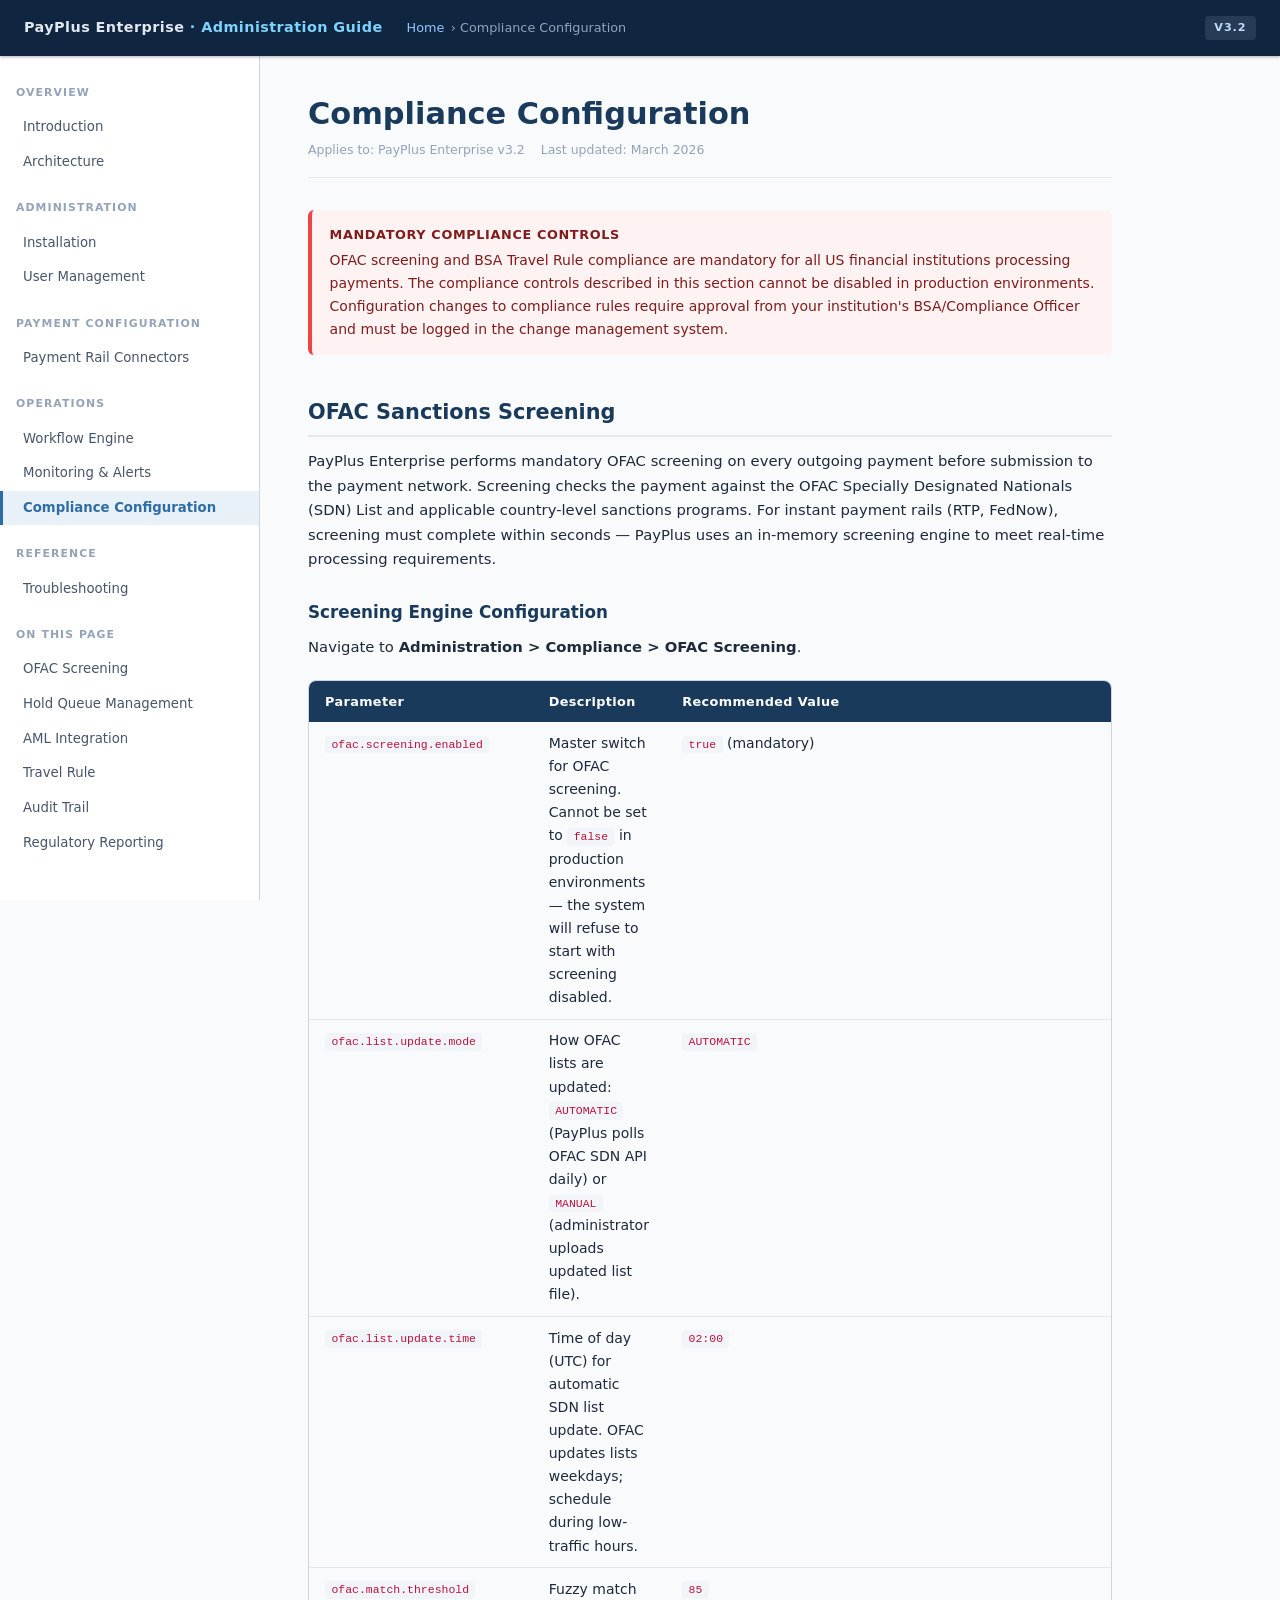
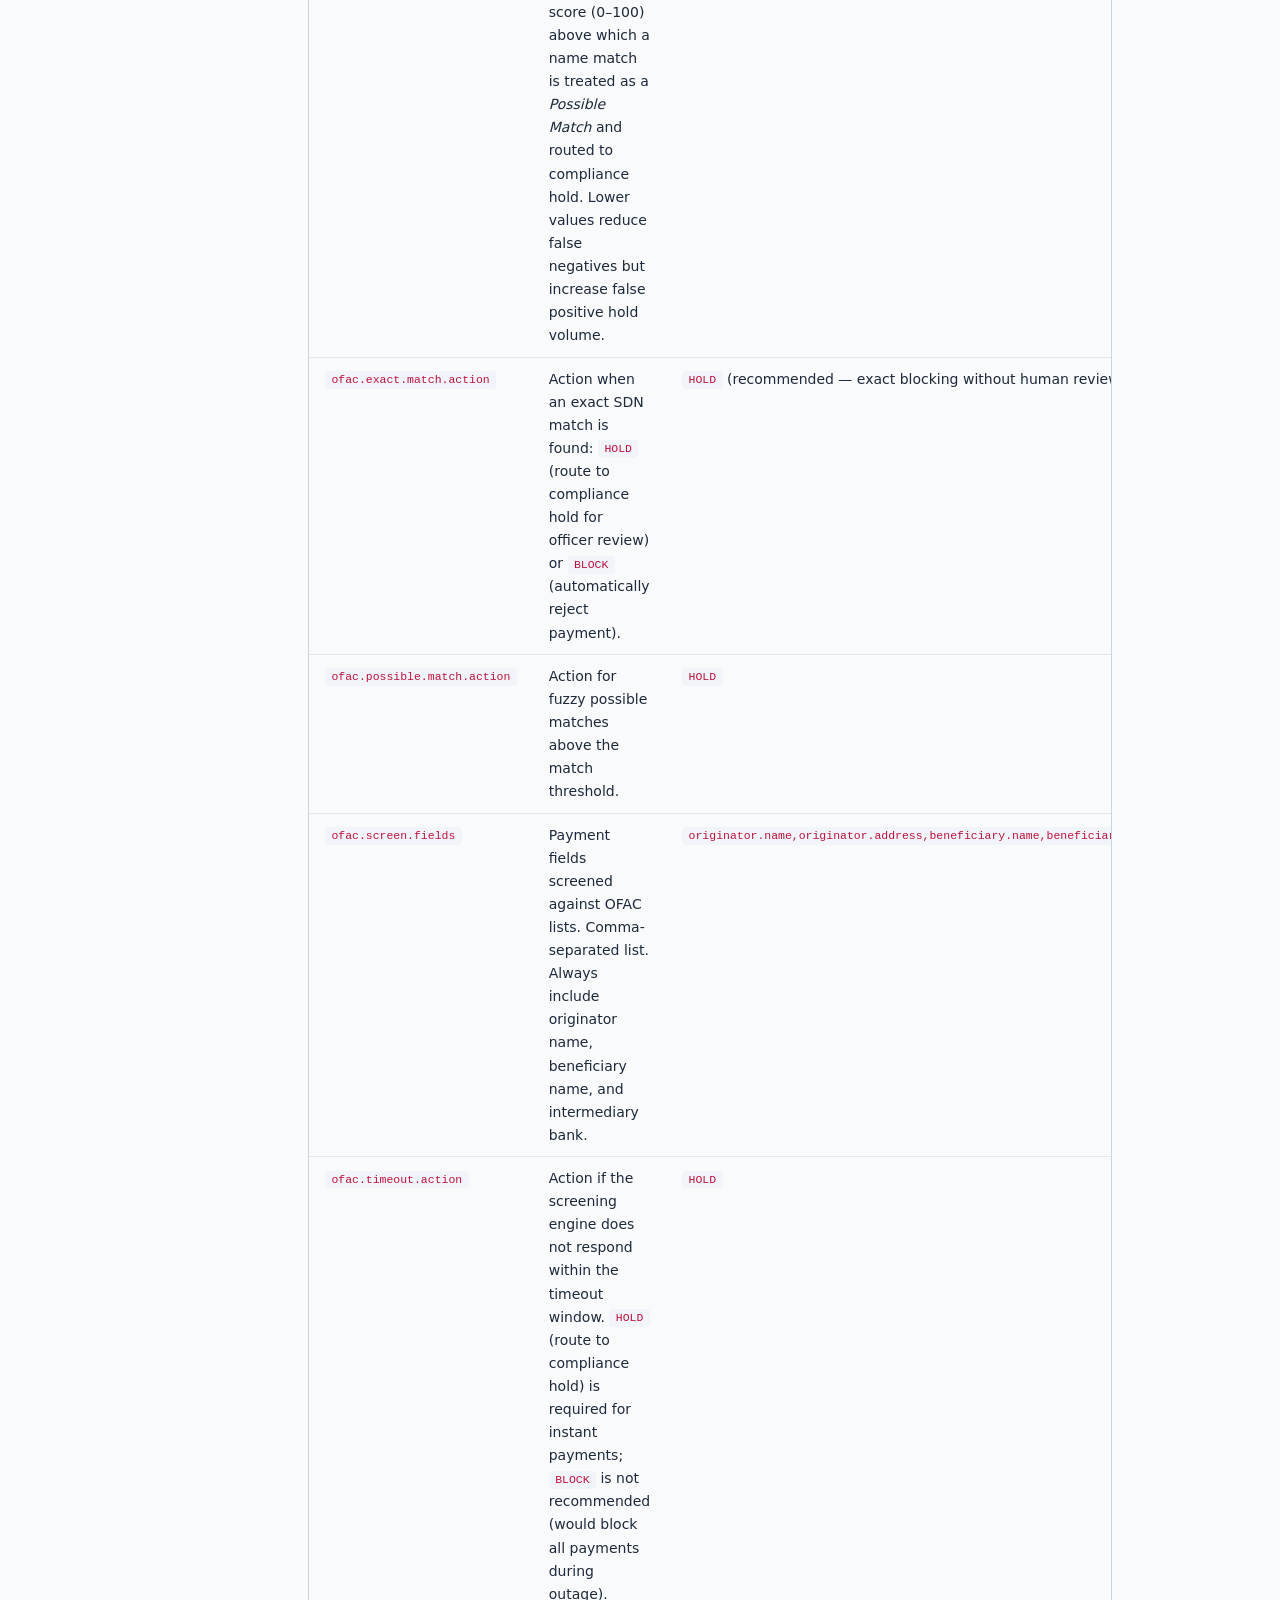
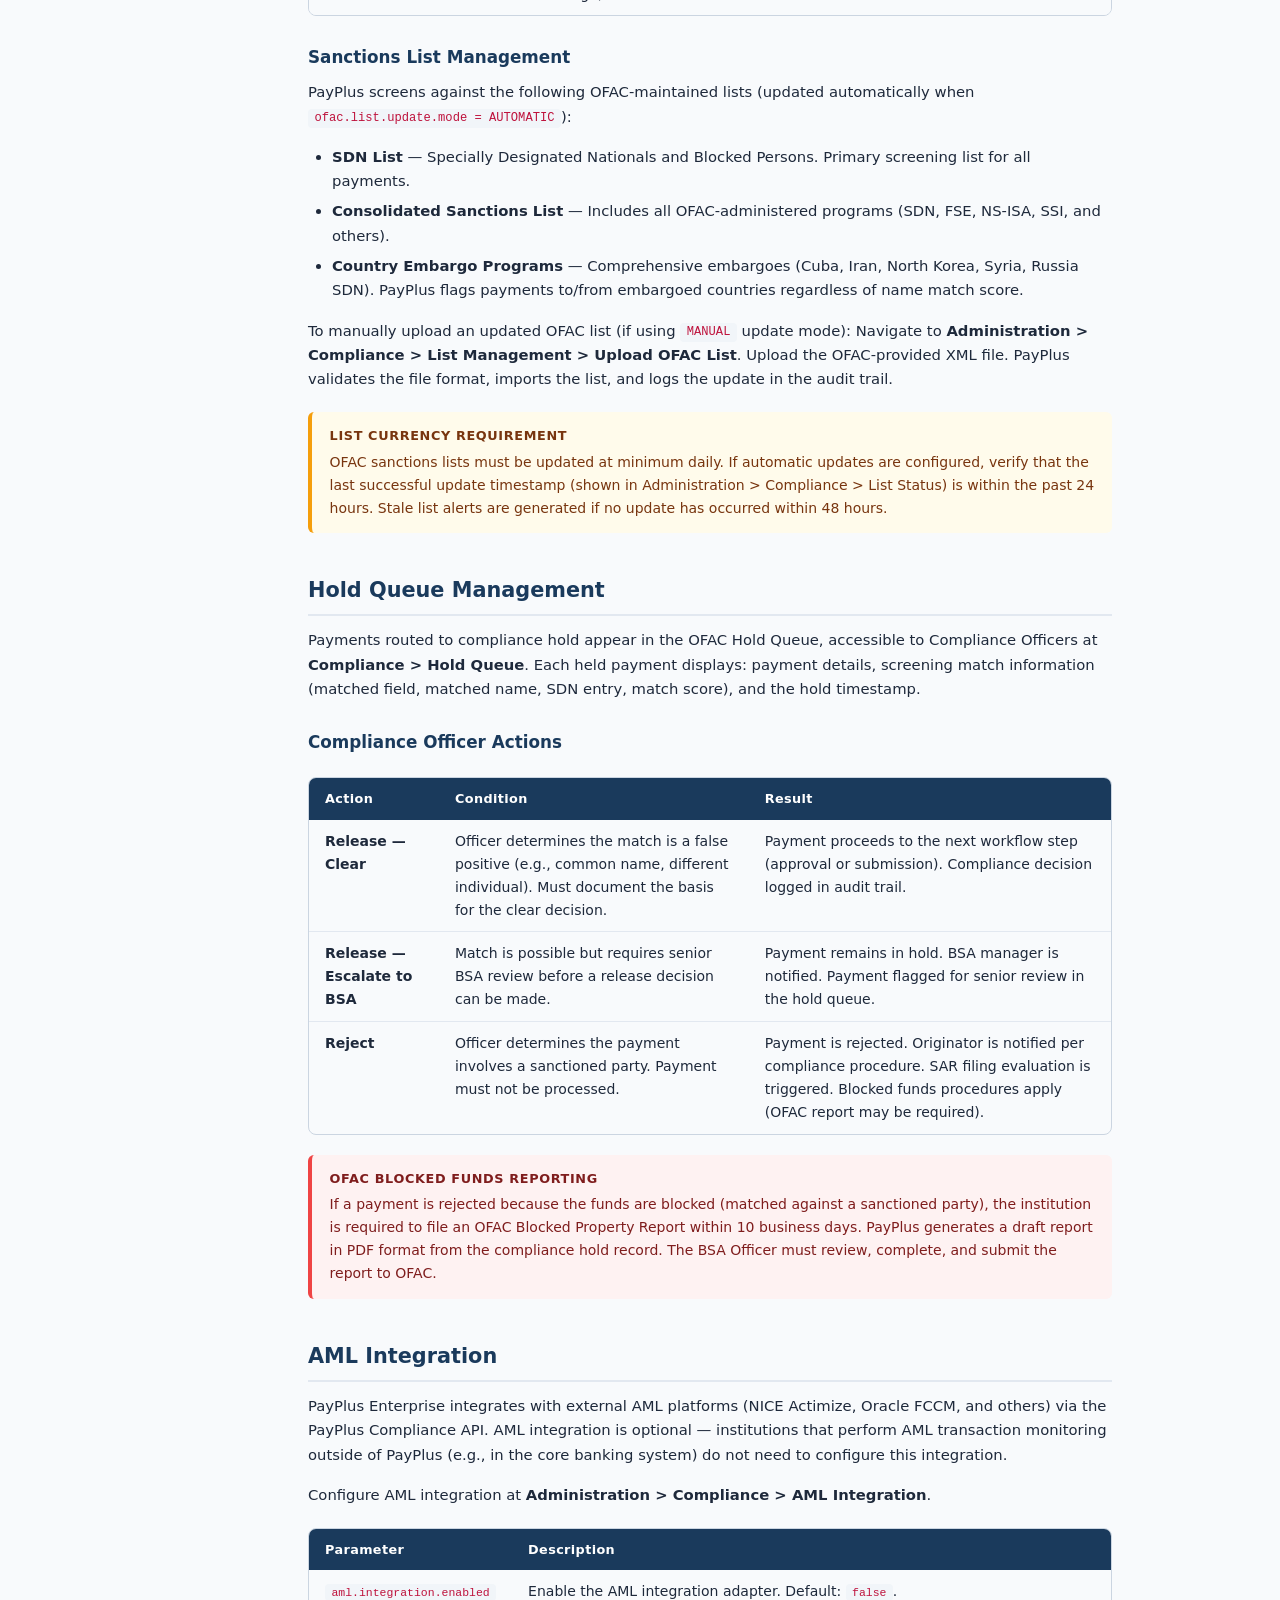
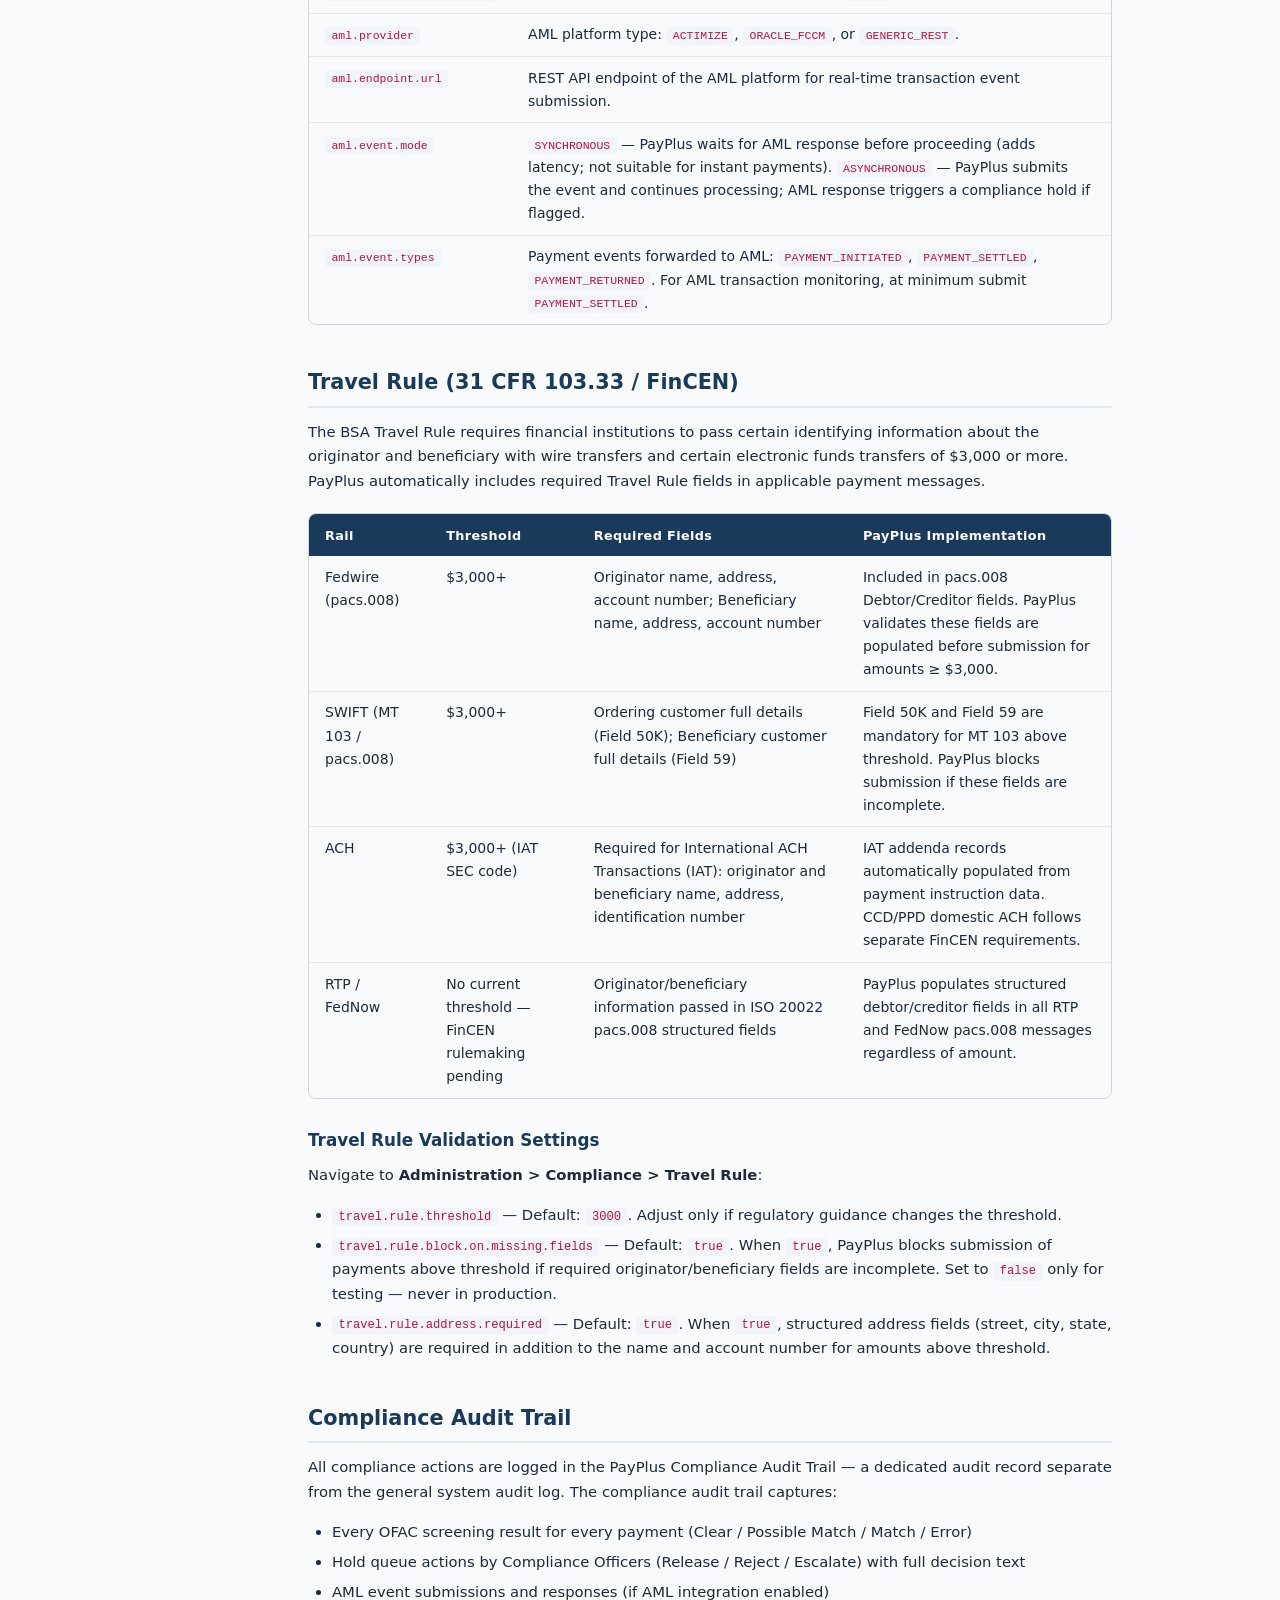
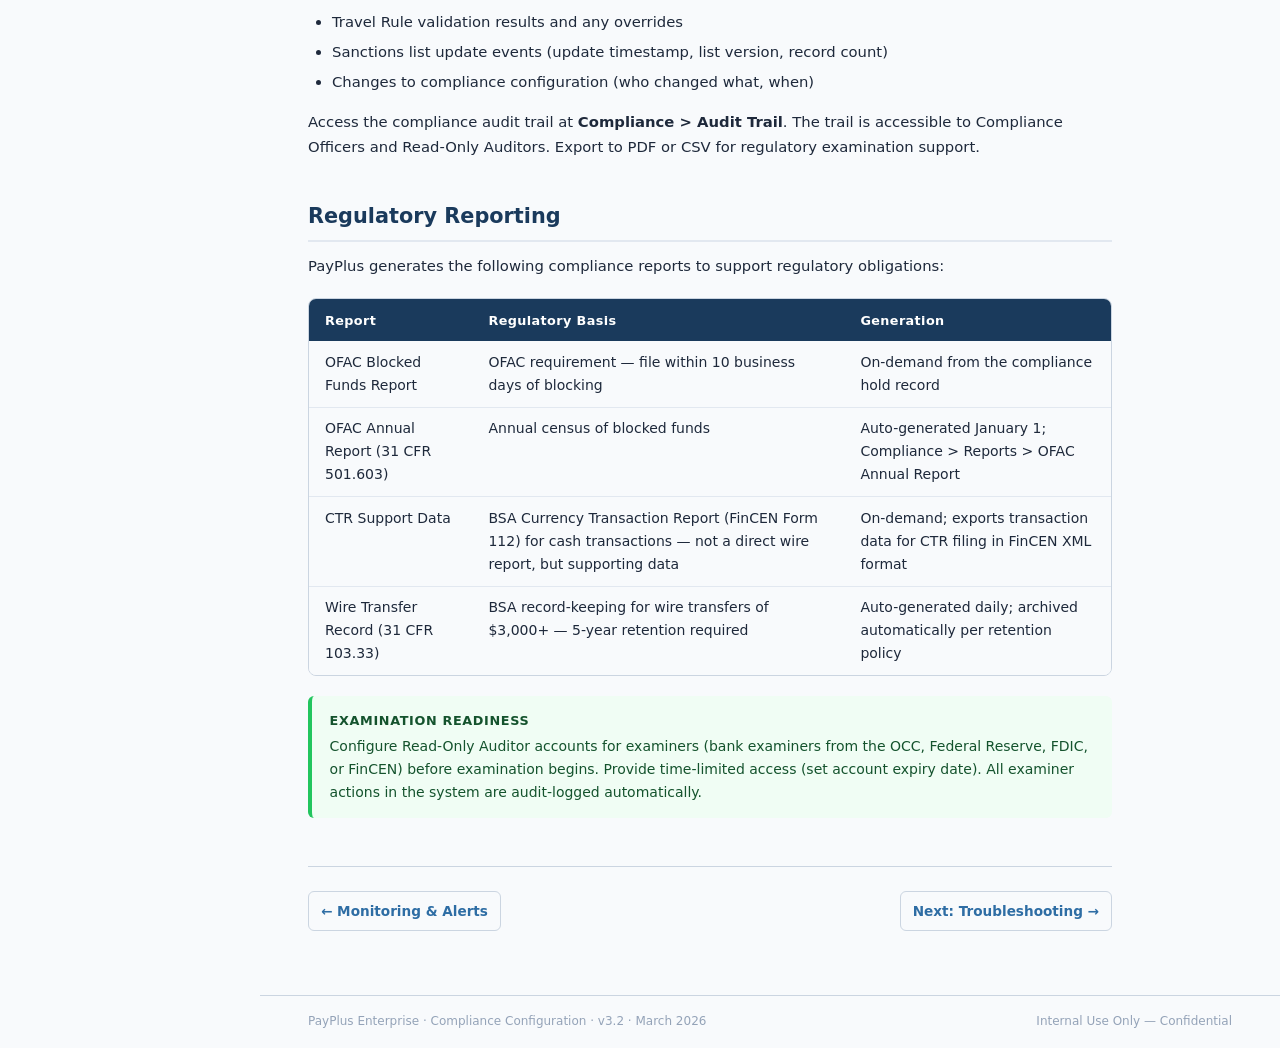
==== compliance.html @ cc434b0a "Add PayPlus Enterprise Administration Guide — 8-page enterprise HTML doc site Covers installation, u" ====
<!DOCTYPE html>
<html lang="en">
<head>
<meta charset="UTF-8">
<meta name="viewport" content="width=device-width, initial-scale=1.0">
<title>Compliance Configuration — PayPlus Enterprise Administration Guide</title>
<link rel="stylesheet" href="assets/style.css">
</head>
<body>

<header class="site-header">
  <a class="header-brand" href="index.html">PayPlus Enterprise <span>· Administration Guide</span></a>
  <div class="header-breadcrumb"><a href="index.html">Home</a> › Compliance Configuration</div>
  <span class="header-rail-badge">v3.2</span>
</header>

<nav class="sidebar">
  <div class="nav-section">Overview</div>
  <a href="index.html">Introduction</a>
  <a href="index.html#architecture">Architecture</a>
  <div class="nav-section">Administration</div>
  <a href="installation.html">Installation</a>
  <a href="user-management.html">User Management</a>
  <div class="nav-section">Payment Configuration</div>
  <a href="payment-rails.html">Payment Rail Connectors</a>
  <div class="nav-section">Operations</div>
  <a href="workflow.html">Workflow Engine</a>
  <a href="monitoring.html">Monitoring &amp; Alerts</a>
  <a href="compliance.html" class="active">Compliance Configuration</a>
  <div class="nav-section">Reference</div>
  <a href="troubleshooting.html">Troubleshooting</a>
  <div class="nav-section">On This Page</div>
  <a href="#ofac">OFAC Screening</a>
  <a href="#hold-queue">Hold Queue Management</a>
  <a href="#aml">AML Integration</a>
  <a href="#travel-rule">Travel Rule</a>
  <a href="#audit-trail">Audit Trail</a>
  <a href="#regulatory-reporting">Regulatory Reporting</a>
</nav>

<main class="main">

  <h1>Compliance Configuration</h1>
  <p class="topic-meta">
    <span>Applies to: PayPlus Enterprise v3.2</span>
    <span>Last updated: March 2026</span>
  </p>

  <div class="important">
    <strong>Mandatory Compliance Controls</strong>
    OFAC screening and BSA Travel Rule compliance are mandatory for all US financial institutions processing payments. The compliance controls described in this section cannot be disabled in production environments. Configuration changes to compliance rules require approval from your institution's BSA/Compliance Officer and must be logged in the change management system.
  </div>

  <h2 id="ofac">OFAC Sanctions Screening</h2>
  <p>
    PayPlus Enterprise performs mandatory OFAC screening on every outgoing payment before submission to the payment network. Screening checks the payment against the OFAC Specially Designated Nationals (SDN) List and applicable country-level sanctions programs. For instant payment rails (RTP, FedNow), screening must complete within seconds — PayPlus uses an in-memory screening engine to meet real-time processing requirements.
  </p>

  <h3>Screening Engine Configuration</h3>
  <p>Navigate to <strong>Administration &gt; Compliance &gt; OFAC Screening</strong>.</p>

  <div class="table-wrap">
    <table>
      <thead><tr><th>Parameter</th><th>Description</th><th>Recommended Value</th></tr></thead>
      <tbody>
        <tr>
          <td><code>ofac.screening.enabled</code></td>
          <td>Master switch for OFAC screening. Cannot be set to <code>false</code> in production environments — the system will refuse to start with screening disabled.</td>
          <td><code>true</code> (mandatory)</td>
        </tr>
        <tr>
          <td><code>ofac.list.update.mode</code></td>
          <td>How OFAC lists are updated: <code>AUTOMATIC</code> (PayPlus polls OFAC SDN API daily) or <code>MANUAL</code> (administrator uploads updated list file).</td>
          <td><code>AUTOMATIC</code></td>
        </tr>
        <tr>
          <td><code>ofac.list.update.time</code></td>
          <td>Time of day (UTC) for automatic SDN list update. OFAC updates lists weekdays; schedule during low-traffic hours.</td>
          <td><code>02:00</code></td>
        </tr>
        <tr>
          <td><code>ofac.match.threshold</code></td>
          <td>Fuzzy match score (0–100) above which a name match is treated as a <em>Possible Match</em> and routed to compliance hold. Lower values reduce false negatives but increase false positive hold volume.</td>
          <td><code>85</code></td>
        </tr>
        <tr>
          <td><code>ofac.exact.match.action</code></td>
          <td>Action when an exact SDN match is found: <code>HOLD</code> (route to compliance hold for officer review) or <code>BLOCK</code> (automatically reject payment).</td>
          <td><code>HOLD</code> (recommended — exact blocking without human review creates legal risk)</td>
        </tr>
        <tr>
          <td><code>ofac.possible.match.action</code></td>
          <td>Action for fuzzy possible matches above the match threshold.</td>
          <td><code>HOLD</code></td>
        </tr>
        <tr>
          <td><code>ofac.screen.fields</code></td>
          <td>Payment fields screened against OFAC lists. Comma-separated list. Always include originator name, beneficiary name, and intermediary bank.</td>
          <td><code>originator.name,originator.address,beneficiary.name,beneficiary.address,intermediary.name</code></td>
        </tr>
        <tr>
          <td><code>ofac.timeout.action</code></td>
          <td>Action if the screening engine does not respond within the timeout window. <code>HOLD</code> (route to compliance hold) is required for instant payments; <code>BLOCK</code> is not recommended (would block all payments during outage).</td>
          <td><code>HOLD</code></td>
        </tr>
      </tbody>
    </table>
  </div>

  <h3>Sanctions List Management</h3>
  <p>
    PayPlus screens against the following OFAC-maintained lists (updated automatically when <code>ofac.list.update.mode = AUTOMATIC</code>):
  </p>
  <ul>
    <li><strong>SDN List</strong> — Specially Designated Nationals and Blocked Persons. Primary screening list for all payments.</li>
    <li><strong>Consolidated Sanctions List</strong> — Includes all OFAC-administered programs (SDN, FSE, NS-ISA, SSI, and others).</li>
    <li><strong>Country Embargo Programs</strong> — Comprehensive embargoes (Cuba, Iran, North Korea, Syria, Russia SDN). PayPlus flags payments to/from embargoed countries regardless of name match score.</li>
  </ul>

  <p>To manually upload an updated OFAC list (if using <code>MANUAL</code> update mode): Navigate to <strong>Administration &gt; Compliance &gt; List Management &gt; Upload OFAC List</strong>. Upload the OFAC-provided XML file. PayPlus validates the file format, imports the list, and logs the update in the audit trail.</p>

  <div class="warning">
    <strong>List Currency Requirement</strong>
    OFAC sanctions lists must be updated at minimum daily. If automatic updates are configured, verify that the last successful update timestamp (shown in Administration &gt; Compliance &gt; List Status) is within the past 24 hours. Stale list alerts are generated if no update has occurred within 48 hours.
  </div>

  <h2 id="hold-queue">Hold Queue Management</h2>
  <p>
    Payments routed to compliance hold appear in the OFAC Hold Queue, accessible to Compliance Officers at <strong>Compliance &gt; Hold Queue</strong>. Each held payment displays: payment details, screening match information (matched field, matched name, SDN entry, match score), and the hold timestamp.
  </p>

  <h3>Compliance Officer Actions</h3>
  <div class="table-wrap">
    <table>
      <thead><tr><th>Action</th><th>Condition</th><th>Result</th></tr></thead>
      <tbody>
        <tr>
          <td><strong>Release — Clear</strong></td>
          <td>Officer determines the match is a false positive (e.g., common name, different individual). Must document the basis for the clear decision.</td>
          <td>Payment proceeds to the next workflow step (approval or submission). Compliance decision logged in audit trail.</td>
        </tr>
        <tr>
          <td><strong>Release — Escalate to BSA</strong></td>
          <td>Match is possible but requires senior BSA review before a release decision can be made.</td>
          <td>Payment remains in hold. BSA manager is notified. Payment flagged for senior review in the hold queue.</td>
        </tr>
        <tr>
          <td><strong>Reject</strong></td>
          <td>Officer determines the payment involves a sanctioned party. Payment must not be processed.</td>
          <td>Payment is rejected. Originator is notified per compliance procedure. SAR filing evaluation is triggered. Blocked funds procedures apply (OFAC report may be required).</td>
        </tr>
      </tbody>
    </table>
  </div>

  <div class="important">
    <strong>OFAC Blocked Funds Reporting</strong>
    If a payment is rejected because the funds are blocked (matched against a sanctioned party), the institution is required to file an OFAC Blocked Property Report within 10 business days. PayPlus generates a draft report in PDF format from the compliance hold record. The BSA Officer must review, complete, and submit the report to OFAC.
  </div>

  <h2 id="aml">AML Integration</h2>
  <p>
    PayPlus Enterprise integrates with external AML platforms (NICE Actimize, Oracle FCCM, and others) via the PayPlus Compliance API. AML integration is optional — institutions that perform AML transaction monitoring outside of PayPlus (e.g., in the core banking system) do not need to configure this integration.
  </p>

  <p>Configure AML integration at <strong>Administration &gt; Compliance &gt; AML Integration</strong>.</p>

  <div class="table-wrap">
    <table>
      <thead><tr><th>Parameter</th><th>Description</th></tr></thead>
      <tbody>
        <tr><td><code>aml.integration.enabled</code></td><td>Enable the AML integration adapter. Default: <code>false</code>.</td></tr>
        <tr><td><code>aml.provider</code></td><td>AML platform type: <code>ACTIMIZE</code>, <code>ORACLE_FCCM</code>, or <code>GENERIC_REST</code>.</td></tr>
        <tr><td><code>aml.endpoint.url</code></td><td>REST API endpoint of the AML platform for real-time transaction event submission.</td></tr>
        <tr><td><code>aml.event.mode</code></td><td><code>SYNCHRONOUS</code> — PayPlus waits for AML response before proceeding (adds latency; not suitable for instant payments). <code>ASYNCHRONOUS</code> — PayPlus submits the event and continues processing; AML response triggers a compliance hold if flagged.</td></tr>
        <tr><td><code>aml.event.types</code></td><td>Payment events forwarded to AML: <code>PAYMENT_INITIATED</code>, <code>PAYMENT_SETTLED</code>, <code>PAYMENT_RETURNED</code>. For AML transaction monitoring, at minimum submit <code>PAYMENT_SETTLED</code>.</td></tr>
      </tbody>
    </table>
  </div>

  <h2 id="travel-rule">Travel Rule (31 CFR 103.33 / FinCEN)</h2>
  <p>
    The BSA Travel Rule requires financial institutions to pass certain identifying information about the originator and beneficiary with wire transfers and certain electronic funds transfers of $3,000 or more. PayPlus automatically includes required Travel Rule fields in applicable payment messages.
  </p>

  <div class="table-wrap">
    <table>
      <thead><tr><th>Rail</th><th>Threshold</th><th>Required Fields</th><th>PayPlus Implementation</th></tr></thead>
      <tbody>
        <tr>
          <td>Fedwire (pacs.008)</td>
          <td>$3,000+</td>
          <td>Originator name, address, account number; Beneficiary name, address, account number</td>
          <td>Included in pacs.008 Debtor/Creditor fields. PayPlus validates these fields are populated before submission for amounts ≥ $3,000.</td>
        </tr>
        <tr>
          <td>SWIFT (MT 103 / pacs.008)</td>
          <td>$3,000+</td>
          <td>Ordering customer full details (Field 50K); Beneficiary customer full details (Field 59)</td>
          <td>Field 50K and Field 59 are mandatory for MT 103 above threshold. PayPlus blocks submission if these fields are incomplete.</td>
        </tr>
        <tr>
          <td>ACH</td>
          <td>$3,000+ (IAT SEC code)</td>
          <td>Required for International ACH Transactions (IAT): originator and beneficiary name, address, identification number</td>
          <td>IAT addenda records automatically populated from payment instruction data. CCD/PPD domestic ACH follows separate FinCEN requirements.</td>
        </tr>
        <tr>
          <td>RTP / FedNow</td>
          <td>No current threshold — FinCEN rulemaking pending</td>
          <td>Originator/beneficiary information passed in ISO 20022 pacs.008 structured fields</td>
          <td>PayPlus populates structured debtor/creditor fields in all RTP and FedNow pacs.008 messages regardless of amount.</td>
        </tr>
      </tbody>
    </table>
  </div>

  <h3>Travel Rule Validation Settings</h3>
  <p>Navigate to <strong>Administration &gt; Compliance &gt; Travel Rule</strong>:</p>
  <ul>
    <li><code>travel.rule.threshold</code> — Default: <code>3000</code>. Adjust only if regulatory guidance changes the threshold.</li>
    <li><code>travel.rule.block.on.missing.fields</code> — Default: <code>true</code>. When <code>true</code>, PayPlus blocks submission of payments above threshold if required originator/beneficiary fields are incomplete. Set to <code>false</code> only for testing — never in production.</li>
    <li><code>travel.rule.address.required</code> — Default: <code>true</code>. When <code>true</code>, structured address fields (street, city, state, country) are required in addition to the name and account number for amounts above threshold.</li>
  </ul>

  <h2 id="audit-trail">Compliance Audit Trail</h2>
  <p>
    All compliance actions are logged in the PayPlus Compliance Audit Trail — a dedicated audit record separate from the general system audit log. The compliance audit trail captures:
  </p>
  <ul>
    <li>Every OFAC screening result for every payment (Clear / Possible Match / Match / Error)</li>
    <li>Hold queue actions by Compliance Officers (Release / Reject / Escalate) with full decision text</li>
    <li>AML event submissions and responses (if AML integration enabled)</li>
    <li>Travel Rule validation results and any overrides</li>
    <li>Sanctions list update events (update timestamp, list version, record count)</li>
    <li>Changes to compliance configuration (who changed what, when)</li>
  </ul>

  <p>Access the compliance audit trail at <strong>Compliance &gt; Audit Trail</strong>. The trail is accessible to Compliance Officers and Read-Only Auditors. Export to PDF or CSV for regulatory examination support.</p>

  <h2 id="regulatory-reporting">Regulatory Reporting</h2>
  <p>PayPlus generates the following compliance reports to support regulatory obligations:</p>

  <div class="table-wrap">
    <table>
      <thead><tr><th>Report</th><th>Regulatory Basis</th><th>Generation</th></tr></thead>
      <tbody>
        <tr><td>OFAC Blocked Funds Report</td><td>OFAC requirement — file within 10 business days of blocking</td><td>On-demand from the compliance hold record</td></tr>
        <tr><td>OFAC Annual Report (31 CFR 501.603)</td><td>Annual census of blocked funds</td><td>Auto-generated January 1; Compliance &gt; Reports &gt; OFAC Annual Report</td></tr>
        <tr><td>CTR Support Data</td><td>BSA Currency Transaction Report (FinCEN Form 112) for cash transactions — not a direct wire report, but supporting data</td><td>On-demand; exports transaction data for CTR filing in FinCEN XML format</td></tr>
        <tr><td>Wire Transfer Record (31 CFR 103.33)</td><td>BSA record-keeping for wire transfers of $3,000+ — 5-year retention required</td><td>Auto-generated daily; archived automatically per retention policy</td></tr>
      </tbody>
    </table>
  </div>

  <div class="tip">
    <strong>Examination Readiness</strong>
    Configure Read-Only Auditor accounts for examiners (bank examiners from the OCC, Federal Reserve, FDIC, or FinCEN) before examination begins. Provide time-limited access (set account expiry date). All examiner actions in the system are audit-logged automatically.
  </div>

  <div class="doc-nav">
    <a href="monitoring.html">← Monitoring &amp; Alerts</a>
    <a href="troubleshooting.html">Next: Troubleshooting →</a>
  </div>

</main>

<footer class="site-footer">
  <span>PayPlus Enterprise · Compliance Configuration · v3.2 · March 2026</span>
  <span>Internal Use Only — Confidential</span>
</footer>

</body>
</html>
---- assets/style.css ----
/* ============================================================
   PayPlus Enterprise — Administration Guide Stylesheet
   Audience: System Administrators, Bank IT Operations
   Style: Enterprise documentation portal (MadCap Flare-inspired)
   ============================================================ */

:root {
  --primary:       #1a3a5c;
  --primary-dark:  #0f2540;
  --accent:        #2e6da4;
  --accent-light:  #e8f0f8;
  --warning:       #b45309;
  --warning-bg:    #fffbeb;
  --warning-border:#f59e0b;
  --success:       #166534;
  --success-bg:    #f0fdf4;
  --danger:        #991b1b;
  --danger-bg:     #fef2f2;
  --text:          #1e293b;
  --text-secondary:#475569;
  --text-muted:    #94a3b8;
  --border:        #cbd5e1;
  --border-light:  #e2e8f0;
  --bg:            #f8fafc;
  --bg-card:       #ffffff;
  --code-bg:       #f1f5f9;
  --nav-width:     260px;
  --header-h:      56px;
}

*, *::before, *::after { box-sizing: border-box; margin: 0; padding: 0; }
html { font-size: 16px; scroll-behavior: smooth; }
body {
  font-family: 'Segoe UI', system-ui, -apple-system, sans-serif;
  color: var(--text);
  background: var(--bg);
  line-height: 1.65;
}

/* ── HEADER ── */
.site-header {
  position: fixed; top: 0; left: 0; right: 0;
  height: var(--header-h);
  background: var(--primary-dark);
  color: #fff;
  display: flex; align-items: center;
  padding: 0 1.5rem; gap: 1.5rem;
  z-index: 100;
  box-shadow: 0 1px 3px rgba(0,0,0,0.3);
}
.header-brand { font-size: 0.9rem; font-weight: 700; letter-spacing: 0.03em; color: #e2e8f0; text-decoration: none; white-space: nowrap; }
.header-brand span { color: #7dd3fc; }
.header-breadcrumb { font-size: 0.8rem; color: #94a3b8; display: flex; align-items: center; gap: 0.4rem; }
.header-breadcrumb a { color: #93c5fd; text-decoration: none; }
.header-breadcrumb a:hover { text-decoration: underline; }
.header-rail-badge { margin-left: auto; font-size: 0.7rem; font-weight: 600; letter-spacing: 0.08em; text-transform: uppercase; background: rgba(255,255,255,0.1); color: #bfdbfe; padding: 0.2rem 0.6rem; border-radius: 4px; }

/* ── SIDEBAR ── */
.sidebar {
  position: fixed; top: var(--header-h); left: 0; bottom: 0;
  width: var(--nav-width);
  background: var(--bg-card);
  border-right: 1px solid var(--border);
  overflow-y: auto;
  padding: 1.5rem 0 2rem;
  z-index: 90;
}
.nav-section { padding: 0.25rem 1rem 0.5rem; font-size: 0.68rem; font-weight: 700; letter-spacing: 0.1em; text-transform: uppercase; color: var(--text-muted); margin-top: 1rem; }
.nav-section:first-child { margin-top: 0; }
.sidebar a { display: block; padding: 0.4rem 1.25rem; font-size: 0.83rem; color: var(--text-secondary); text-decoration: none; border-left: 3px solid transparent; transition: all 0.15s; }
.sidebar a:hover  { color: var(--accent); background: var(--accent-light); border-left-color: var(--accent); }
.sidebar a.active { color: var(--accent); background: var(--accent-light); border-left-color: var(--accent); font-weight: 600; }

/* ── MAIN ── */
.main { margin-left: var(--nav-width); margin-top: var(--header-h); padding: 2.5rem 3rem 4rem; max-width: 900px; }

/* ── TYPOGRAPHY ── */
h1 { font-size: 1.9rem; font-weight: 700; color: var(--primary); margin-bottom: 0.5rem; line-height: 1.2; }
h2 { font-size: 1.3rem; font-weight: 700; color: var(--primary); margin: 2.5rem 0 0.75rem; padding-bottom: 0.4rem; border-bottom: 2px solid var(--border-light); }
h3 { font-size: 1.05rem; font-weight: 600; color: var(--primary); margin: 1.75rem 0 0.5rem; }
h4 { font-size: 0.92rem; font-weight: 600; color: var(--text); margin: 1.25rem 0 0.35rem; }
p { margin-bottom: 1rem; color: var(--text); font-size: 0.925rem; }
ul, ol { margin-bottom: 1rem; padding-left: 1.5rem; }
li { margin-bottom: 0.35rem; font-size: 0.925rem; color: var(--text); }
a { color: var(--accent); }

/* ── TOPIC META ── */
.topic-meta { font-size: 0.78rem; color: var(--text-muted); margin-bottom: 2rem; padding-bottom: 1rem; border-bottom: 1px solid var(--border-light); display: flex; flex-wrap: wrap; gap: 1rem; }

/* ── ADMONITIONS ── */
.note, .warning, .important, .tip {
  padding: 0.85rem 1rem 0.85rem 1.1rem;
  border-radius: 6px; margin: 1.25rem 0;
  font-size: 0.875rem; border-left: 4px solid;
}
.note      { background: #eff6ff; border-color: #3b82f6; color: #1e3a5f; }
.warning   { background: var(--warning-bg); border-color: var(--warning-border); color: #78350f; }
.important { background: #fef2f2; border-color: #ef4444; color: #7f1d1d; }
.tip       { background: var(--success-bg); border-color: #22c55e; color: #14532d; }
.note strong, .warning strong, .important strong, .tip strong { display: block; margin-bottom: 0.25rem; font-size: 0.8rem; letter-spacing: 0.05em; text-transform: uppercase; }

/* ── TABLES ── */
.table-wrap { overflow-x: auto; margin: 1.25rem 0; border-radius: 8px; border: 1px solid var(--border); }
table { width: 100%; border-collapse: collapse; font-size: 0.875rem; }
thead tr { background: var(--primary); color: #fff; }
thead th { padding: 0.65rem 1rem; text-align: left; font-weight: 600; font-size: 0.8rem; letter-spacing: 0.03em; }
tbody tr { border-bottom: 1px solid var(--border-light); }
tbody tr:last-child { border-bottom: none; }
tbody tr:nth-child(even) { background: var(--bg); }
tbody td { padding: 0.6rem 1rem; vertical-align: top; }
tbody tr:hover { background: var(--accent-light); }

/* ── CODE ── */
code { font-family: 'Consolas', 'Courier New', monospace; font-size: 0.82em; background: var(--code-bg); padding: 0.15rem 0.4rem; border-radius: 4px; color: #be123c; }
pre { background: var(--primary-dark); color: #e2e8f0; padding: 1rem 1.25rem; border-radius: 8px; overflow-x: auto; margin: 1rem 0; font-size: 0.85rem; line-height: 1.6; }
pre code { background: none; color: inherit; padding: 0; }

/* ── STEP LIST ── */
.step-list { list-style: none; padding: 0; counter-reset: steps; margin: 1rem 0; }
.step-list li { counter-increment: steps; padding: 0.75rem 0.75rem 0.75rem 3rem; margin-bottom: 0.5rem; background: var(--bg-card); border: 1px solid var(--border-light); border-radius: 6px; position: relative; font-size: 0.9rem; }
.step-list li::before { content: counter(steps); position: absolute; left: 0.75rem; top: 0.75rem; width: 1.5rem; height: 1.5rem; background: var(--accent); color: #fff; border-radius: 50%; font-size: 0.75rem; font-weight: 700; display: flex; align-items: center; justify-content: center; }

/* ── BADGES ── */
.badge { display: inline-block; padding: 0.15rem 0.5rem; border-radius: 4px; font-size: 0.72rem; font-weight: 600; letter-spacing: 0.04em; text-transform: uppercase; vertical-align: middle; }
.badge-green  { background: #dcfce7; color: #166534; }
.badge-red    { background: #fee2e2; color: #991b1b; }
.badge-yellow { background: #fef9c3; color: #854d0e; }
.badge-blue   { background: #dbeafe; color: #1e40af; }
.badge-gray   { background: #f1f5f9; color: #475569; }
.badge-purple { background: #f3e8ff; color: #6b21a8; }

/* ── FLOW DIAGRAM ── */
.flow-diagram { display: flex; align-items: center; flex-wrap: wrap; gap: 0; margin: 1.25rem 0; padding: 1rem; background: var(--accent-light); border-radius: 8px; border: 1px solid #bfdbfe; }
.flow-box { background: var(--bg-card); border: 1.5px solid var(--accent); border-radius: 6px; padding: 0.5rem 0.85rem; font-size: 0.8rem; font-weight: 600; color: var(--primary); text-align: center; min-width: 90px; }
.flow-arrow { color: var(--accent); font-size: 1.1rem; padding: 0 0.35rem; font-weight: 700; }

/* ── PERMISSIONS GRID ── */
.perm-check { color: #16a34a; font-weight: 700; }
.perm-cross { color: #dc2626; font-weight: 700; }

/* ── CONFIG BLOCK ── */
.config-block { background: #f8fafc; border: 1px solid var(--border); border-radius: 8px; padding: 1rem 1.25rem; margin: 1rem 0; }
.config-block h4 { margin-top: 0; color: var(--accent); font-size: 0.85rem; letter-spacing: 0.04em; text-transform: uppercase; }

/* ── SECTION NAV ── */
.doc-nav { display: flex; justify-content: space-between; margin-top: 3rem; padding-top: 1.5rem; border-top: 1px solid var(--border); }
.doc-nav a { font-size: 0.85rem; font-weight: 600; color: var(--accent); text-decoration: none; padding: 0.5rem 0.75rem; border: 1px solid var(--border); border-radius: 6px; transition: all 0.15s; }
.doc-nav a:hover { background: var(--accent-light); border-color: var(--accent); }

/* ── INDEX GRID ── */
.section-grid { display: grid; grid-template-columns: repeat(3, 1fr); gap: 1rem; margin: 1.5rem 0; }
.section-card { background: var(--bg-card); border: 1px solid var(--border); border-radius: 10px; padding: 1.25rem; text-decoration: none; display: block; transition: all 0.2s; }
.section-card:hover { border-color: var(--accent); box-shadow: 0 4px 12px rgba(46,109,164,0.12); transform: translateY(-2px); }
.section-card-icon  { font-size: 1.4rem; margin-bottom: 0.5rem; }
.section-card-title { font-size: 0.95rem; font-weight: 700; color: var(--primary); margin-bottom: 0.25rem; }
.section-card-desc  { font-size: 0.8rem; color: var(--text-secondary); line-height: 1.5; }

/* ── FOOTER ── */
.site-footer { margin-left: var(--nav-width); padding: 1rem 3rem; font-size: 0.75rem; color: var(--text-muted); border-top: 1px solid var(--border); display: flex; justify-content: space-between; }

/* ── RESPONSIVE ── */
@media (max-width: 900px) {
  .sidebar { display: none; }
  .main, .site-footer { margin-left: 0; padding: 1.5rem; }
  .section-grid { grid-template-columns: 1fr 1fr; }
}
@media (max-width: 600px) {
  .section-grid { grid-template-columns: 1fr; }
  h1 { font-size: 1.5rem; }
}
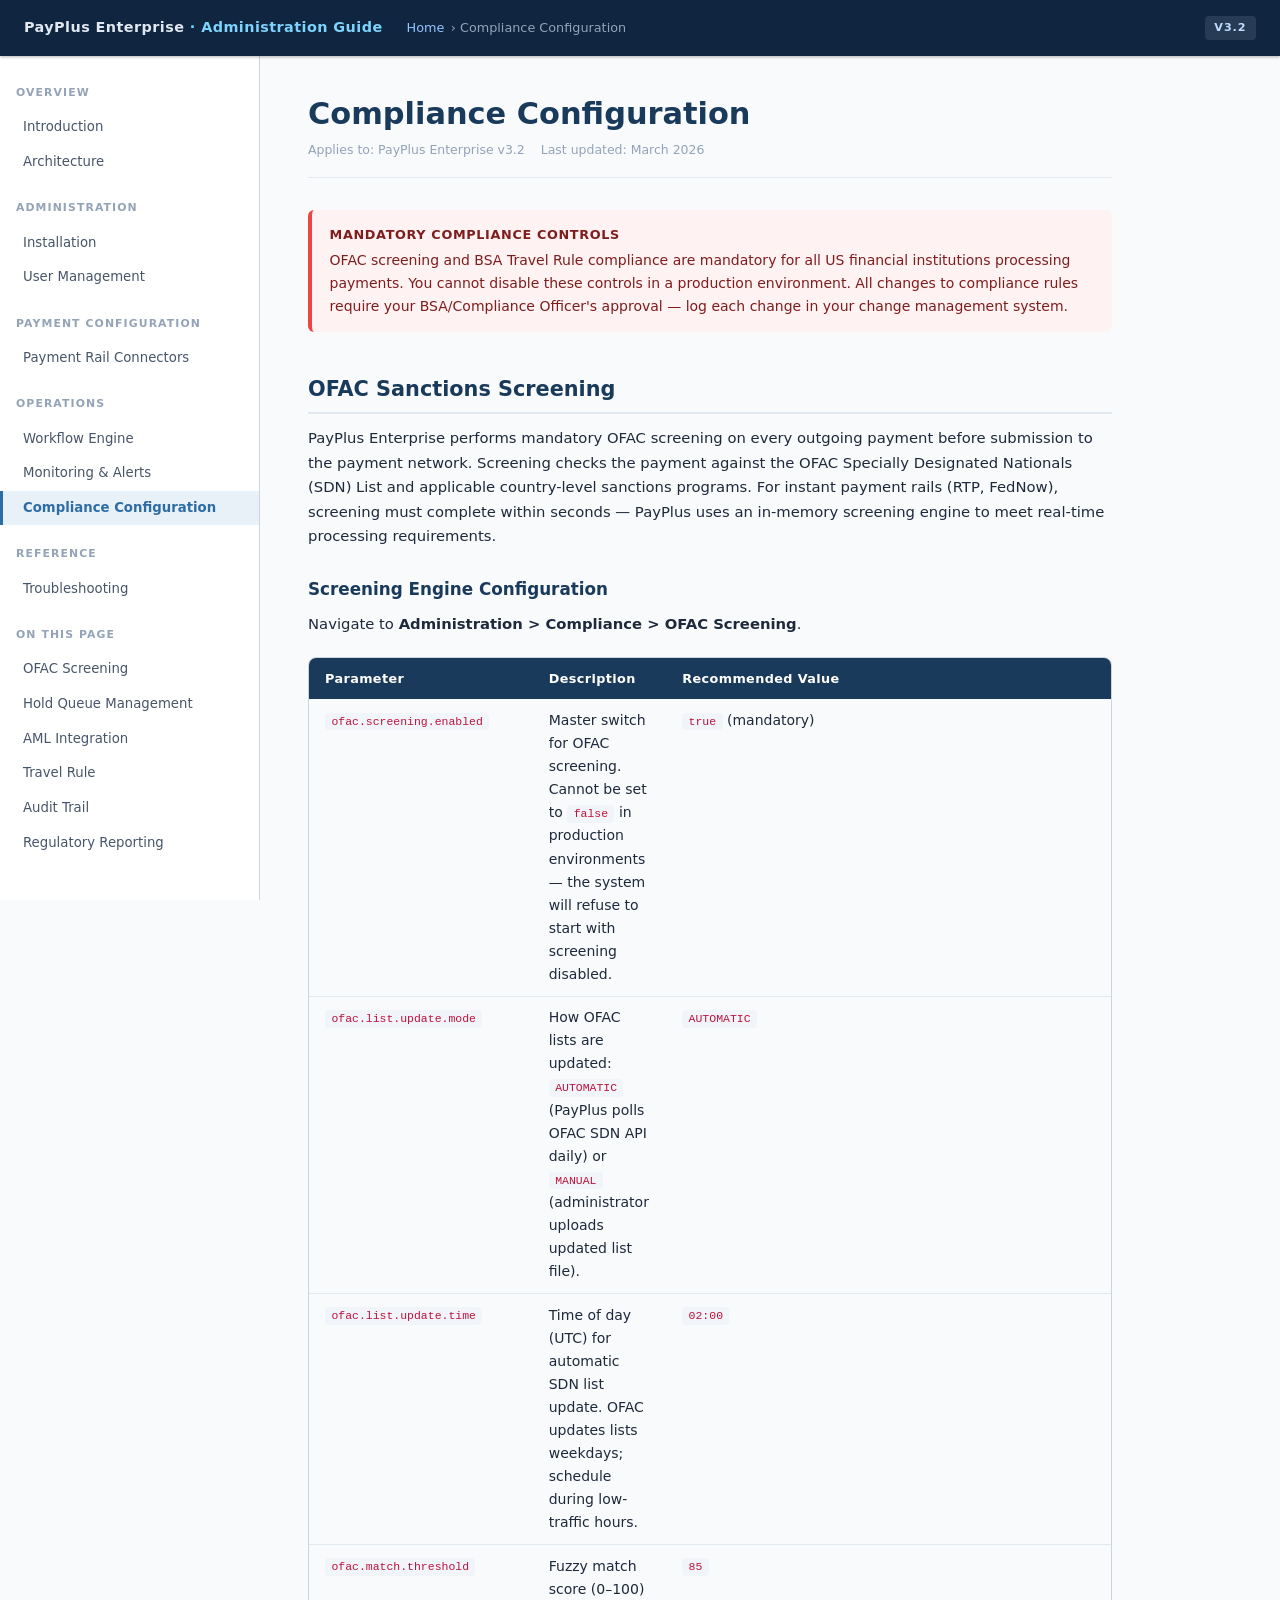
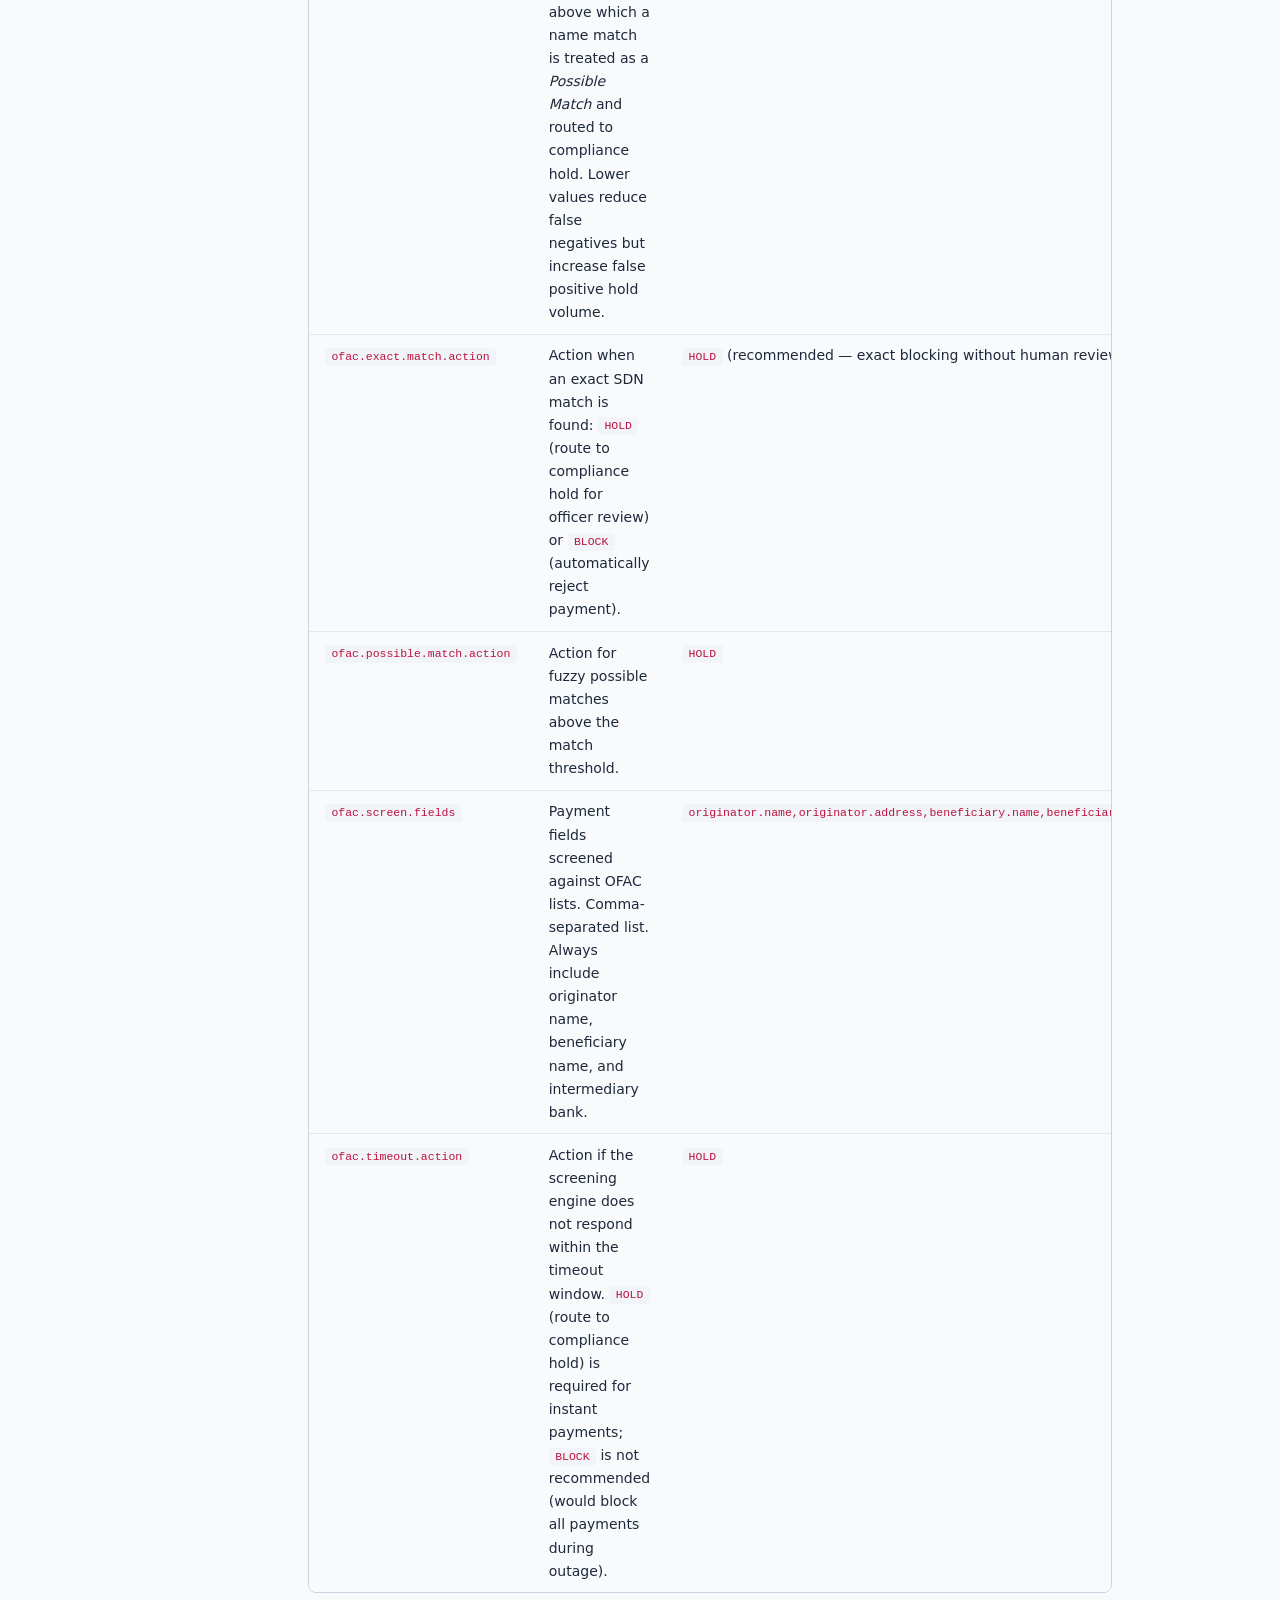
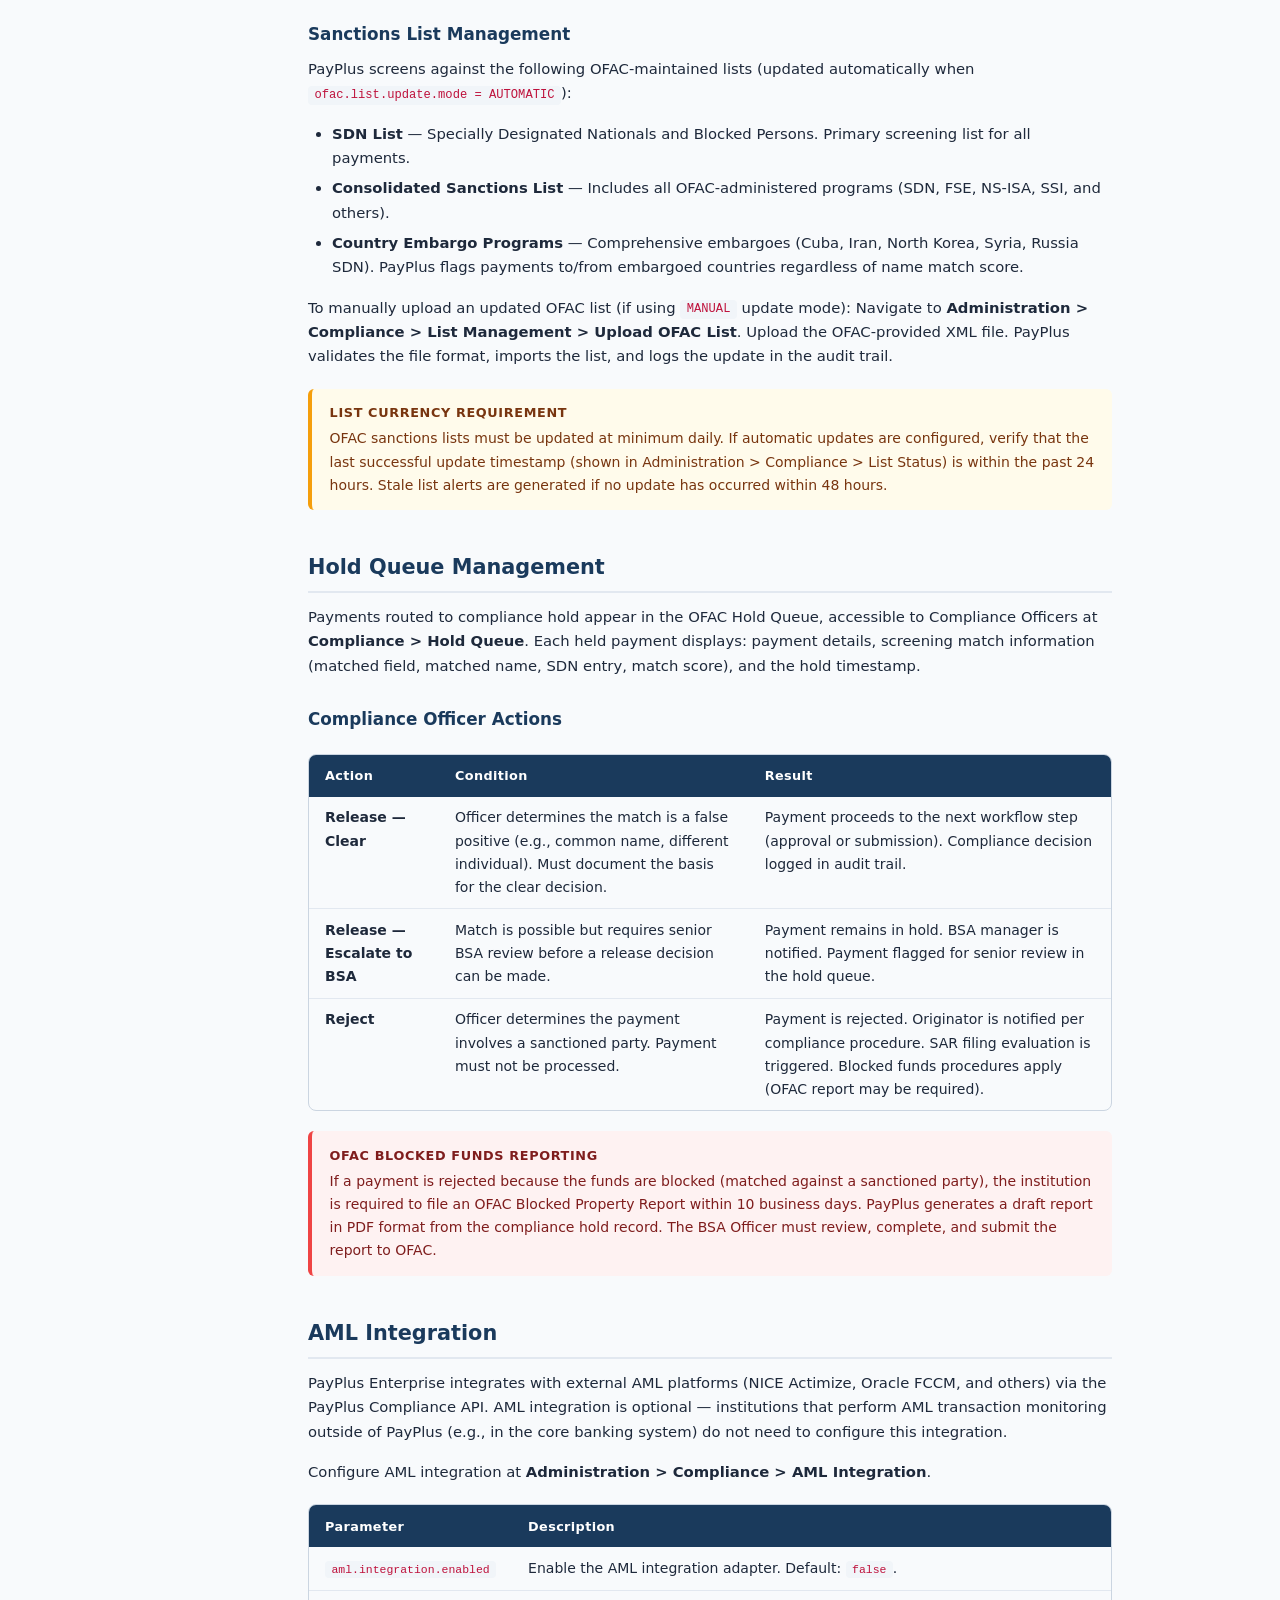
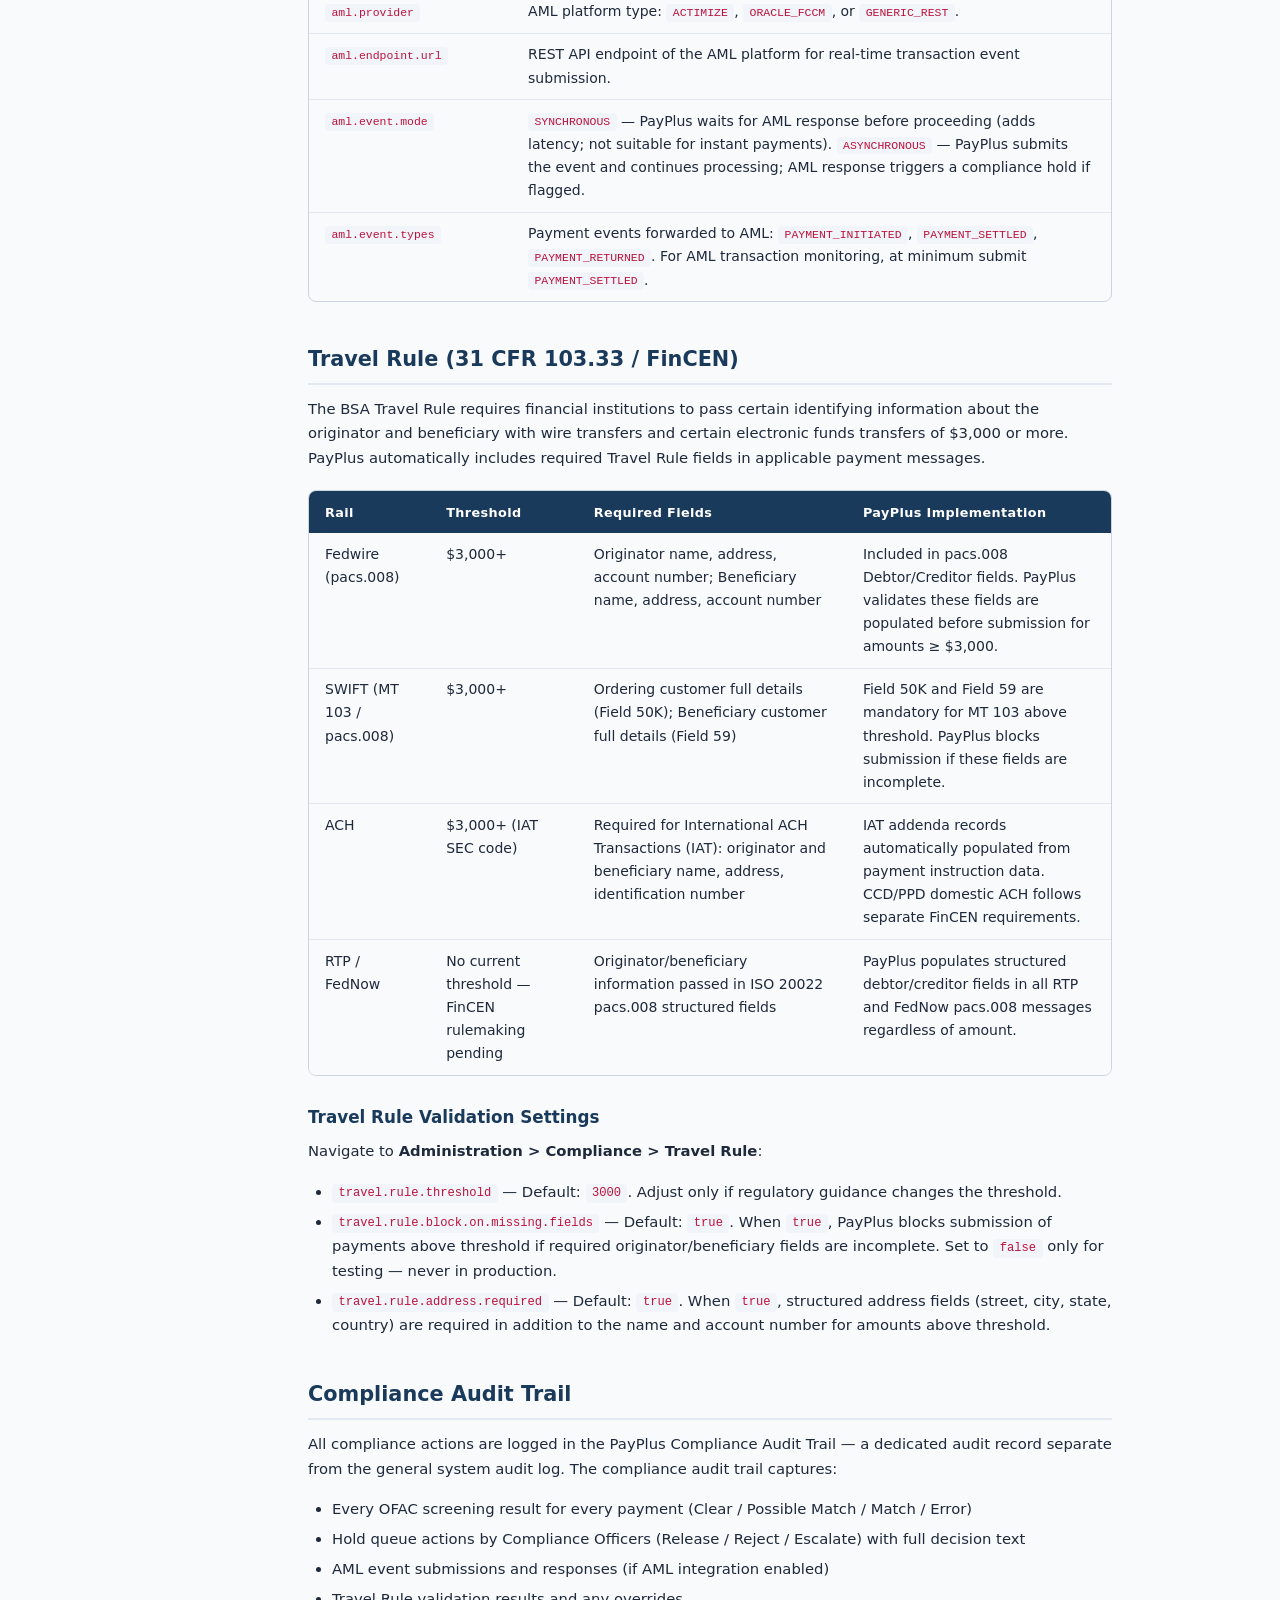
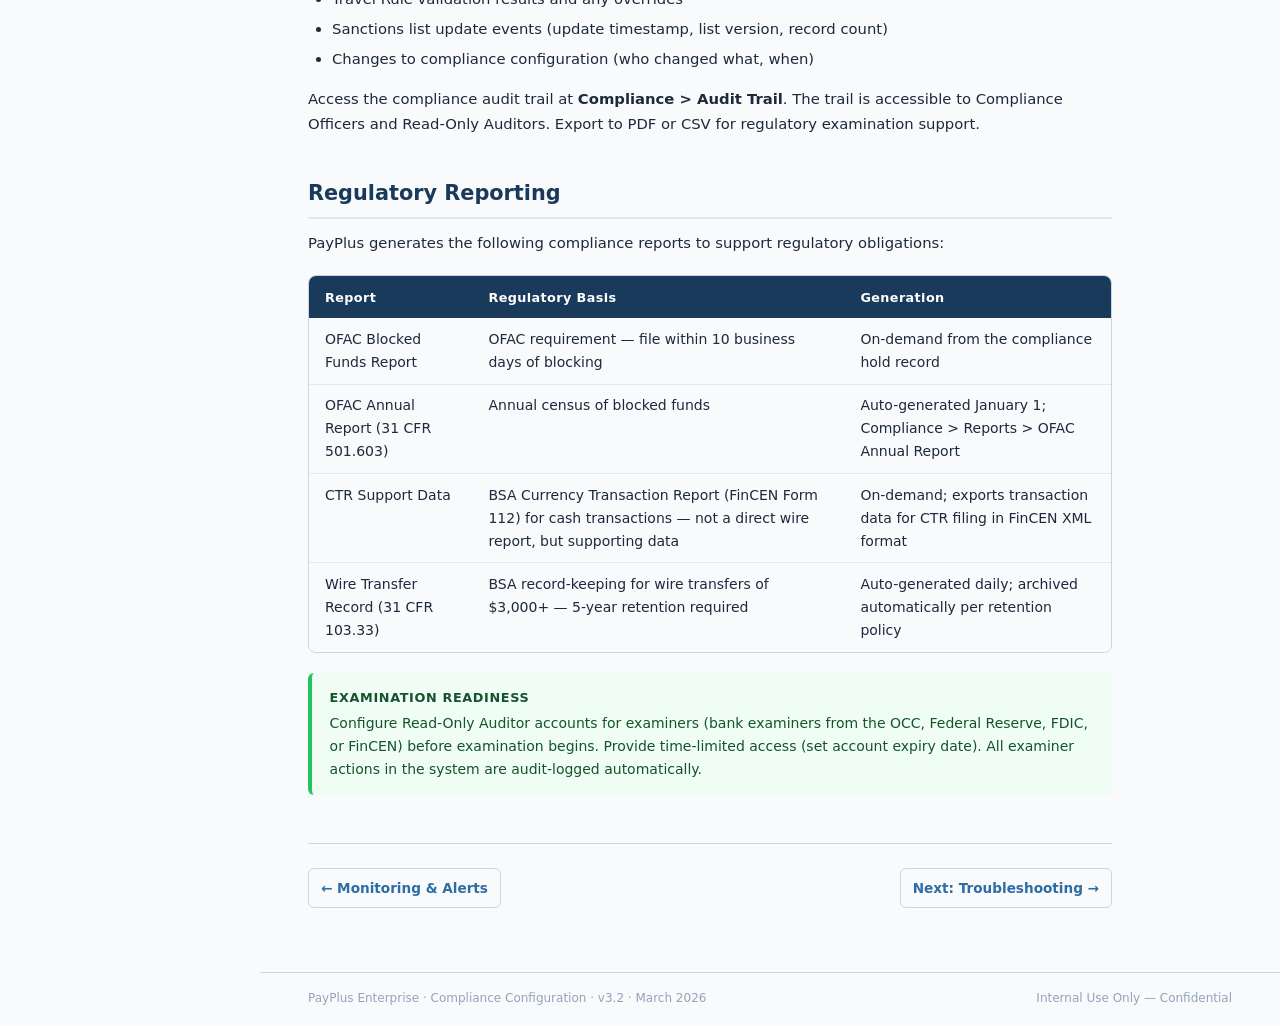
==== commit 104fbdab: "Apply MSTP style revisions — active voice, contractions, tightened prose - index.html: "It is intend" ====
--- a/compliance.html
+++ b/compliance.html
@@ -48,7 +48,7 @@
 
   <div class="important">
     <strong>Mandatory Compliance Controls</strong>
-    OFAC screening and BSA Travel Rule compliance are mandatory for all US financial institutions processing payments. The compliance controls described in this section cannot be disabled in production environments. Configuration changes to compliance rules require approval from your institution's BSA/Compliance Officer and must be logged in the change management system.
+    OFAC screening and BSA Travel Rule compliance are mandatory for all US financial institutions processing payments. You cannot disable these controls in a production environment. All changes to compliance rules require your BSA/Compliance Officer's approval — log each change in your change management system.
   </div>
 
   <h2 id="ofac">OFAC Sanctions Screening</h2>
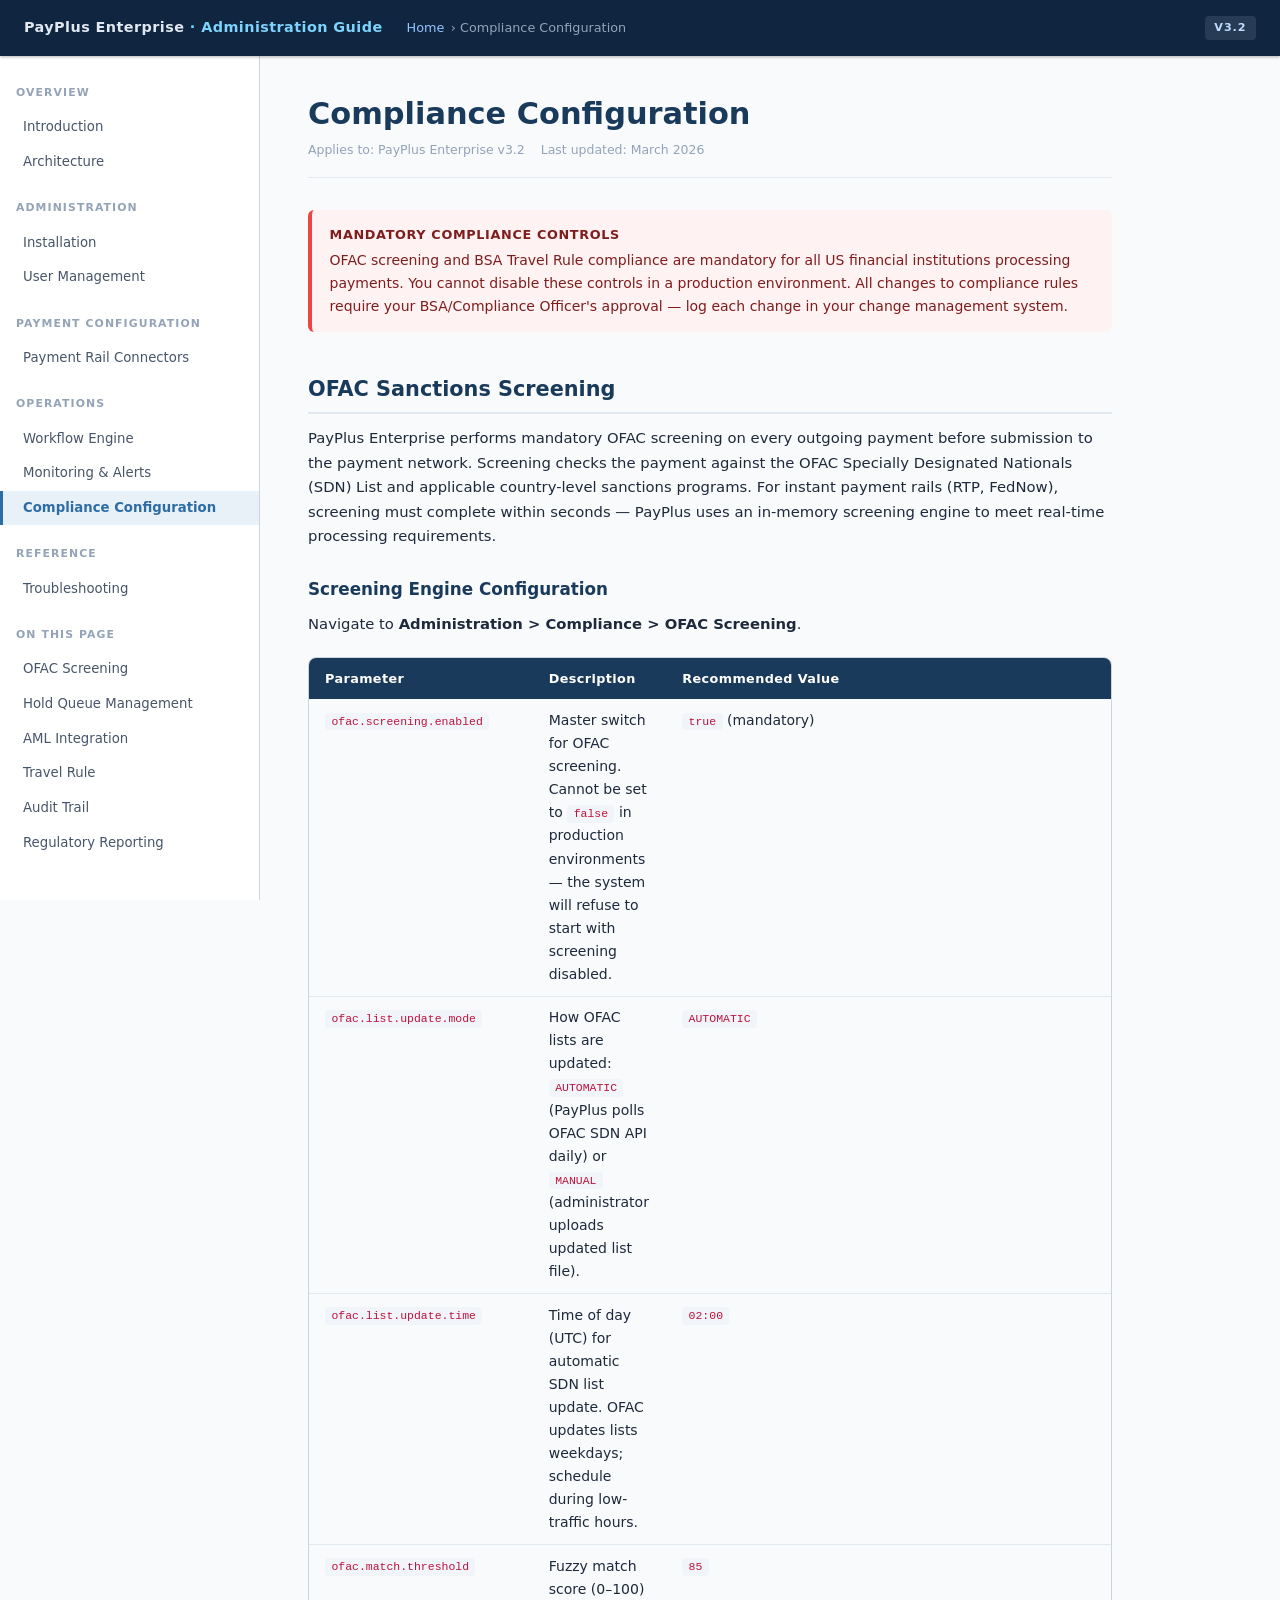
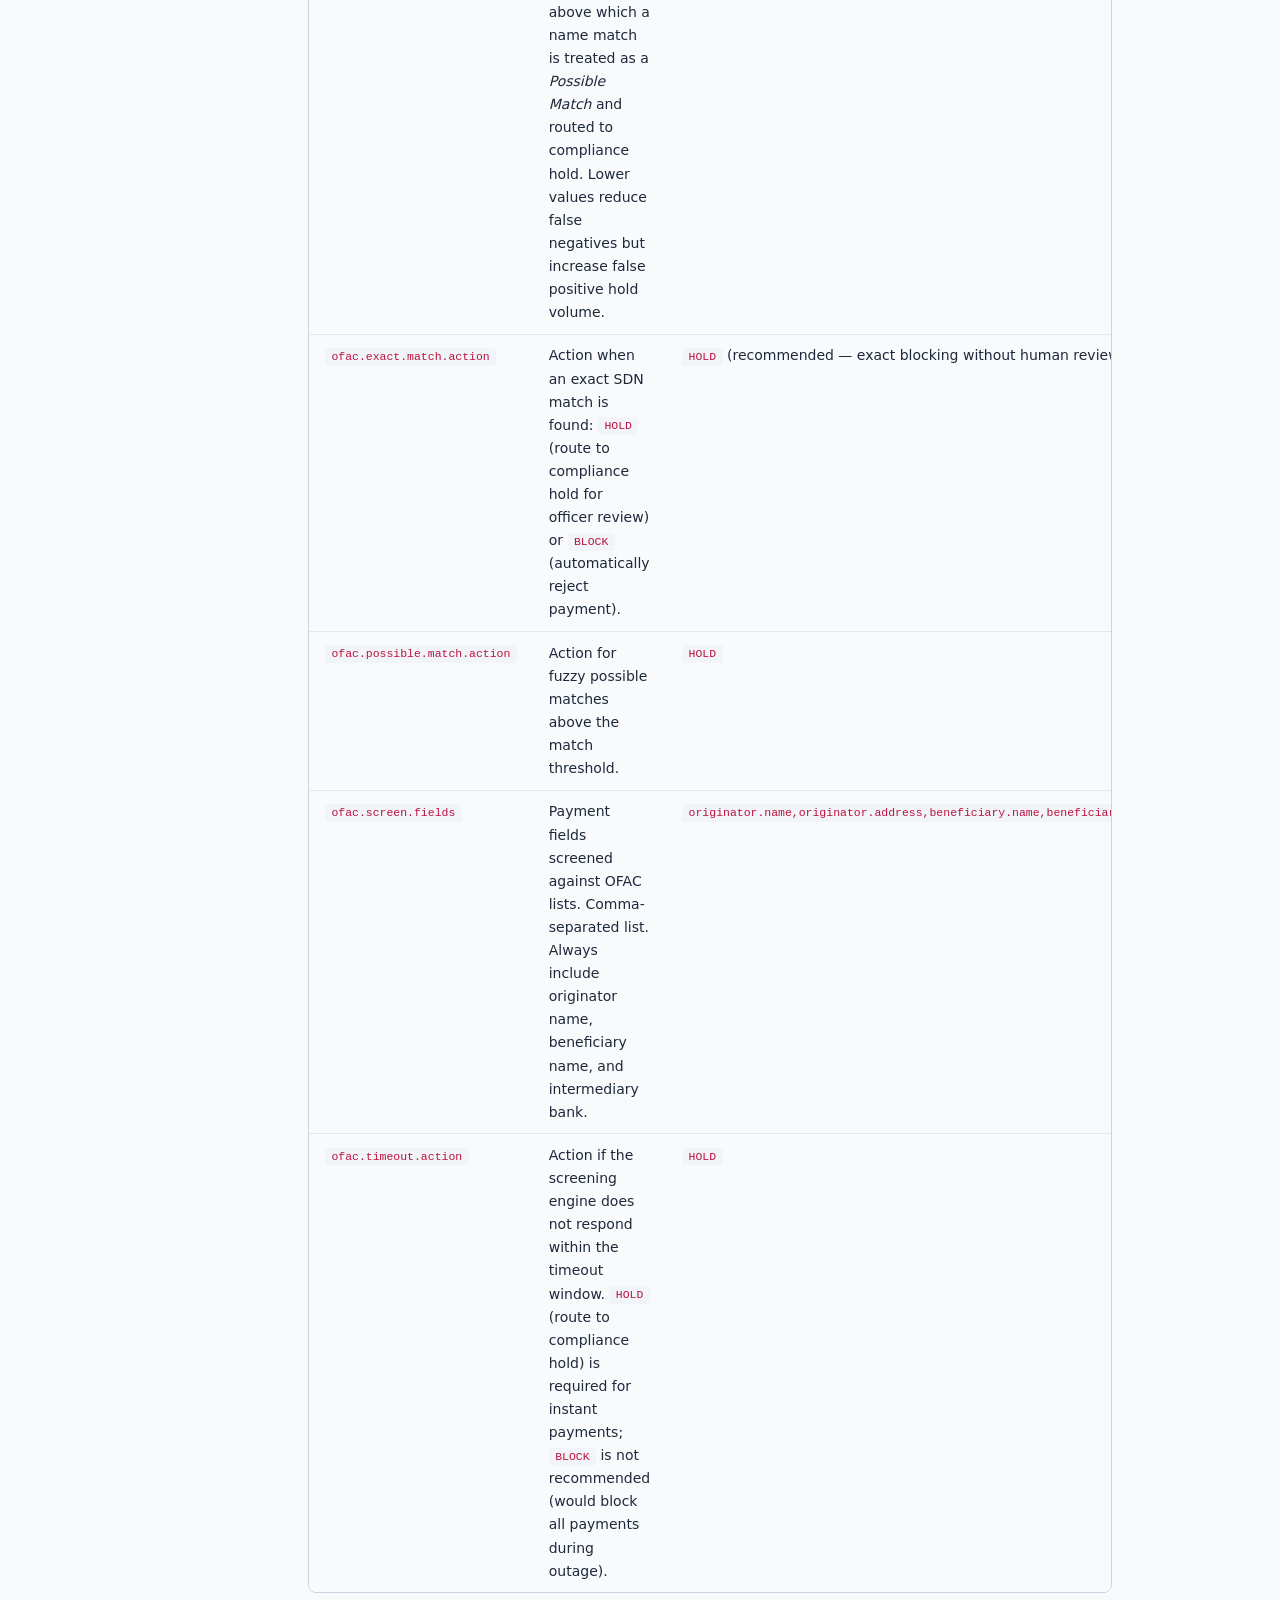
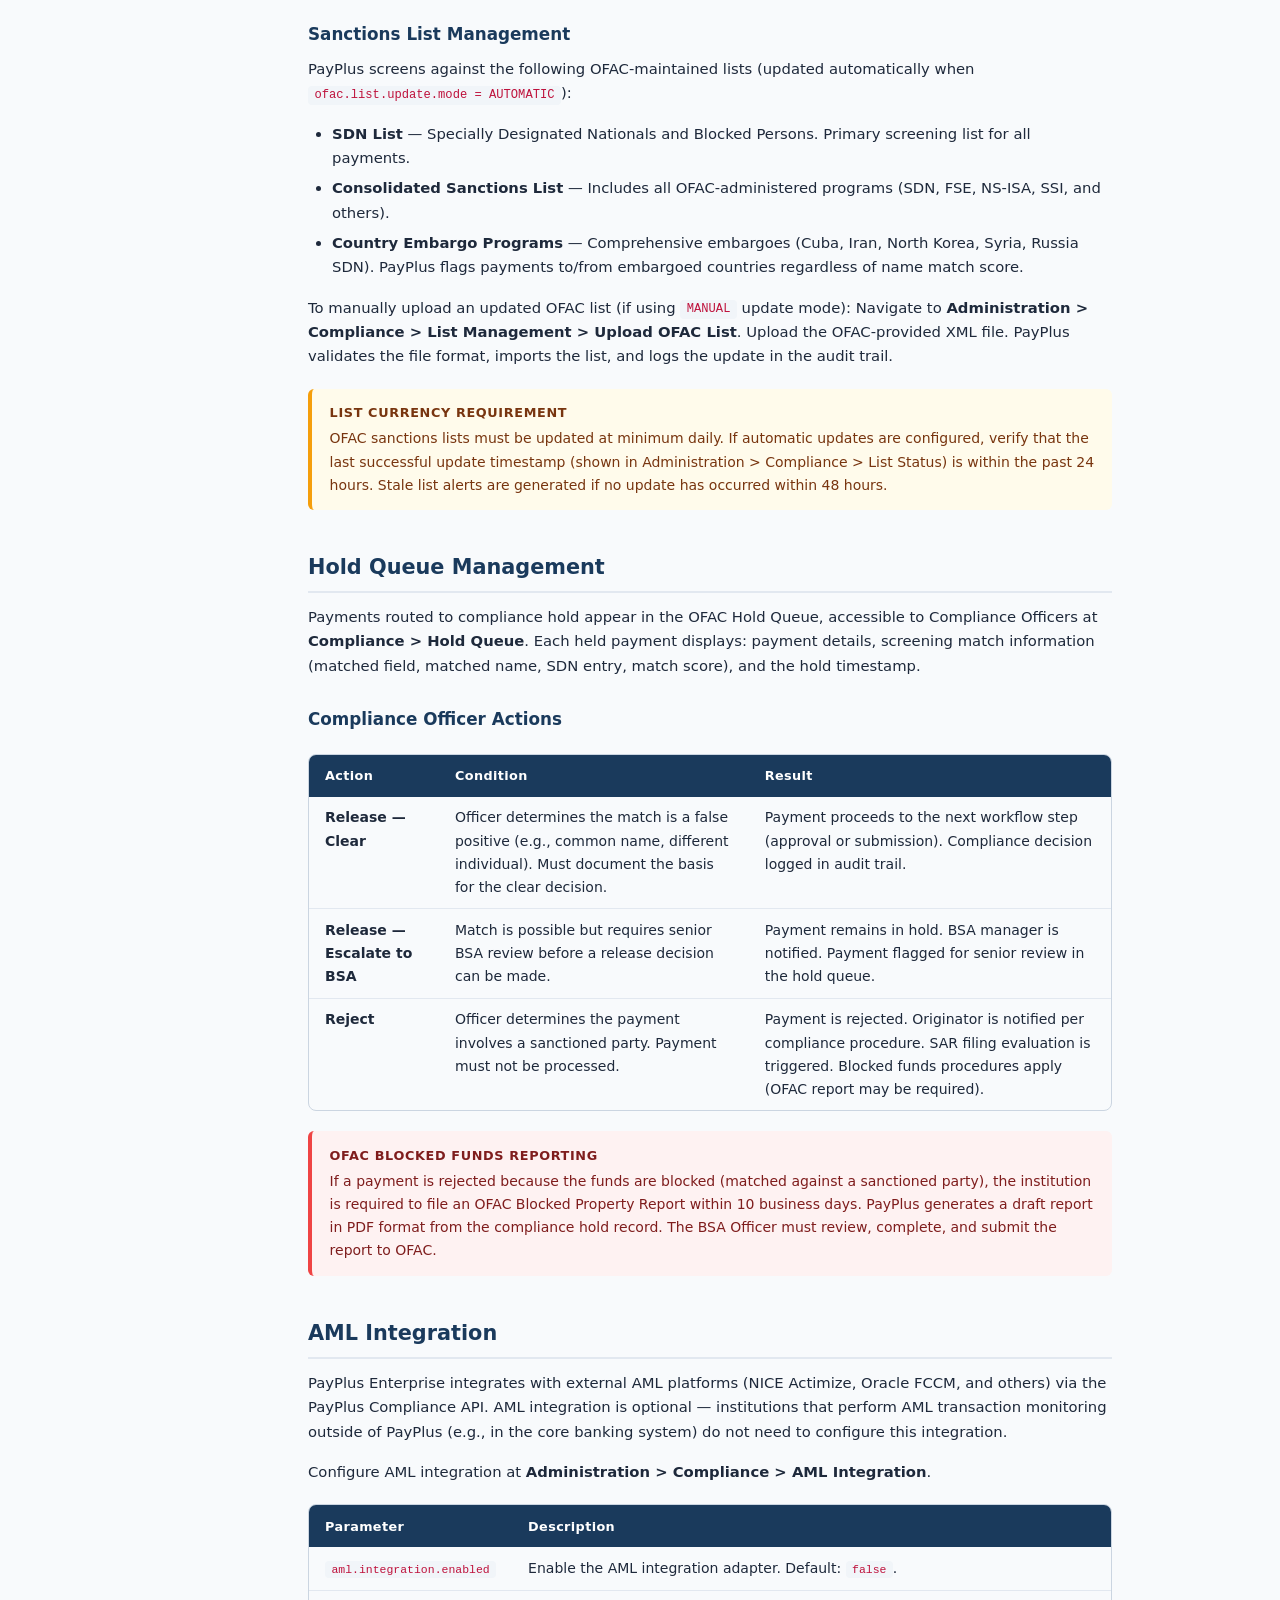
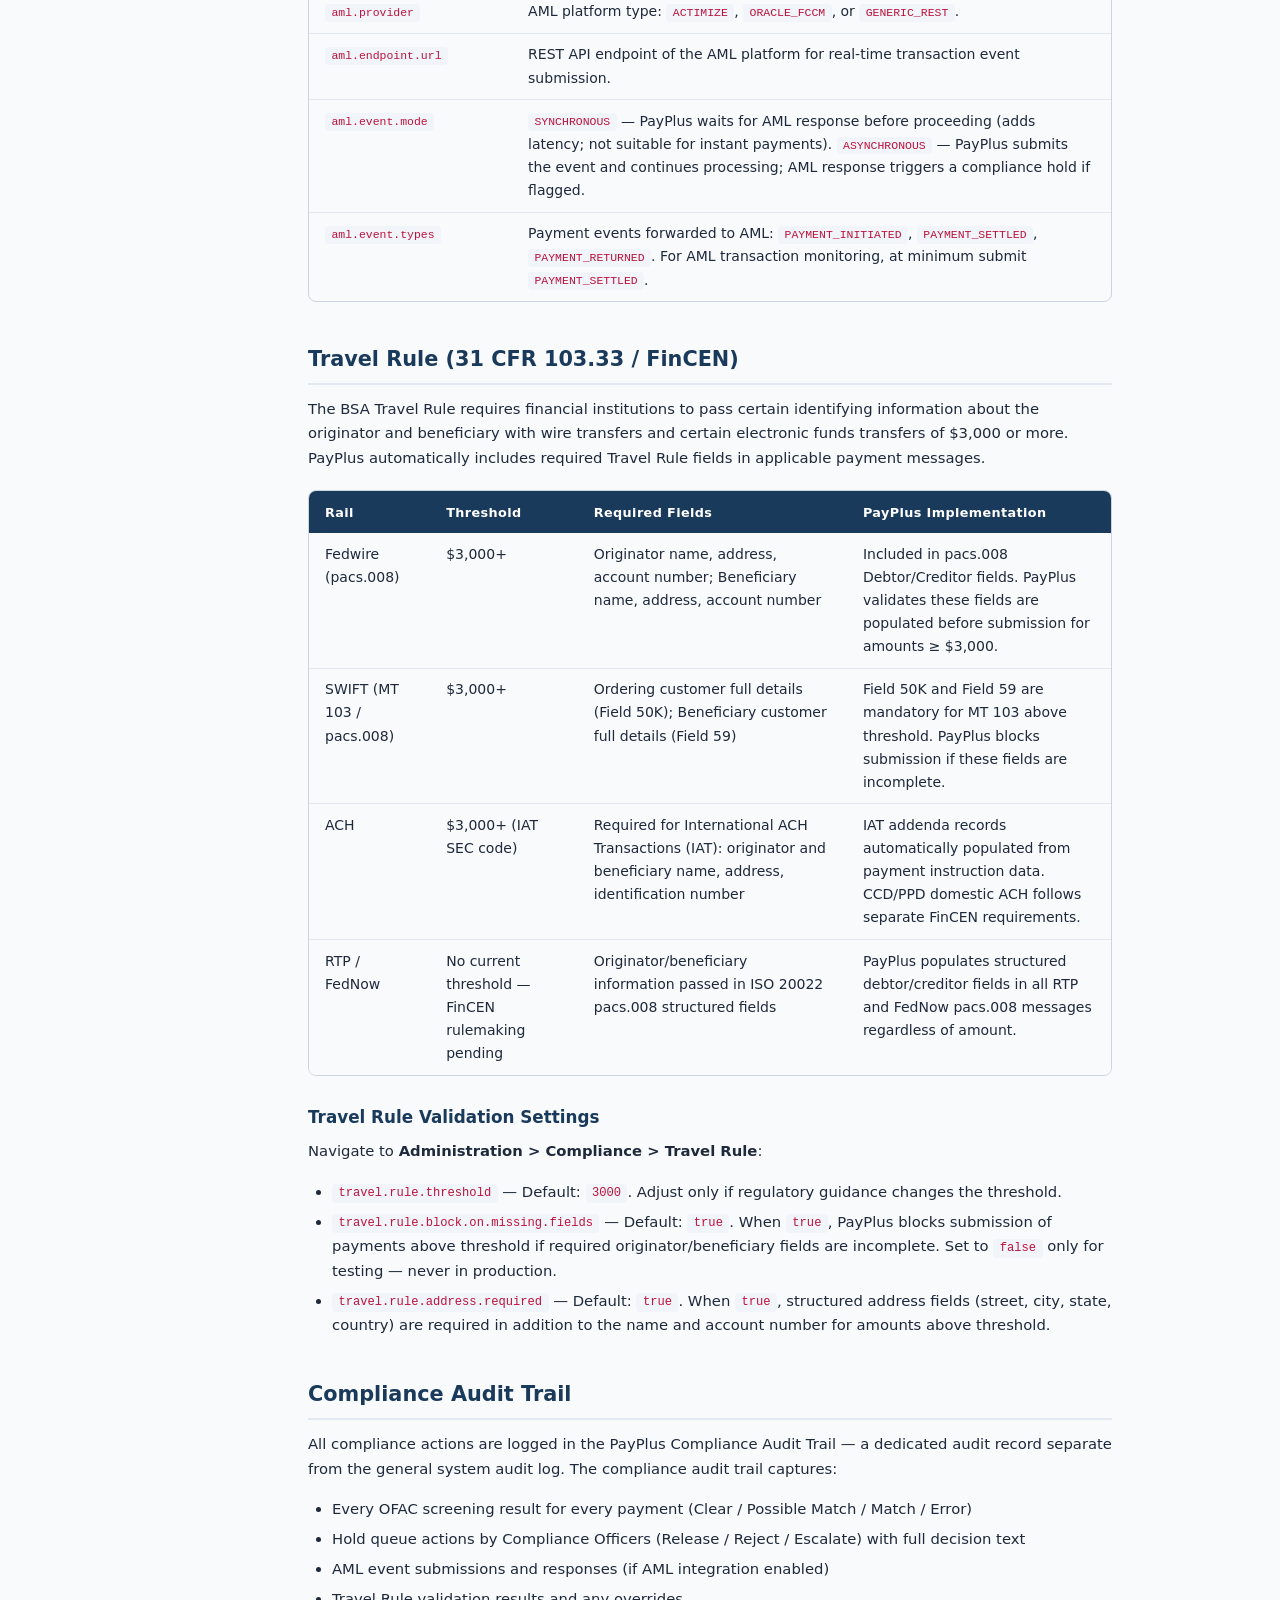
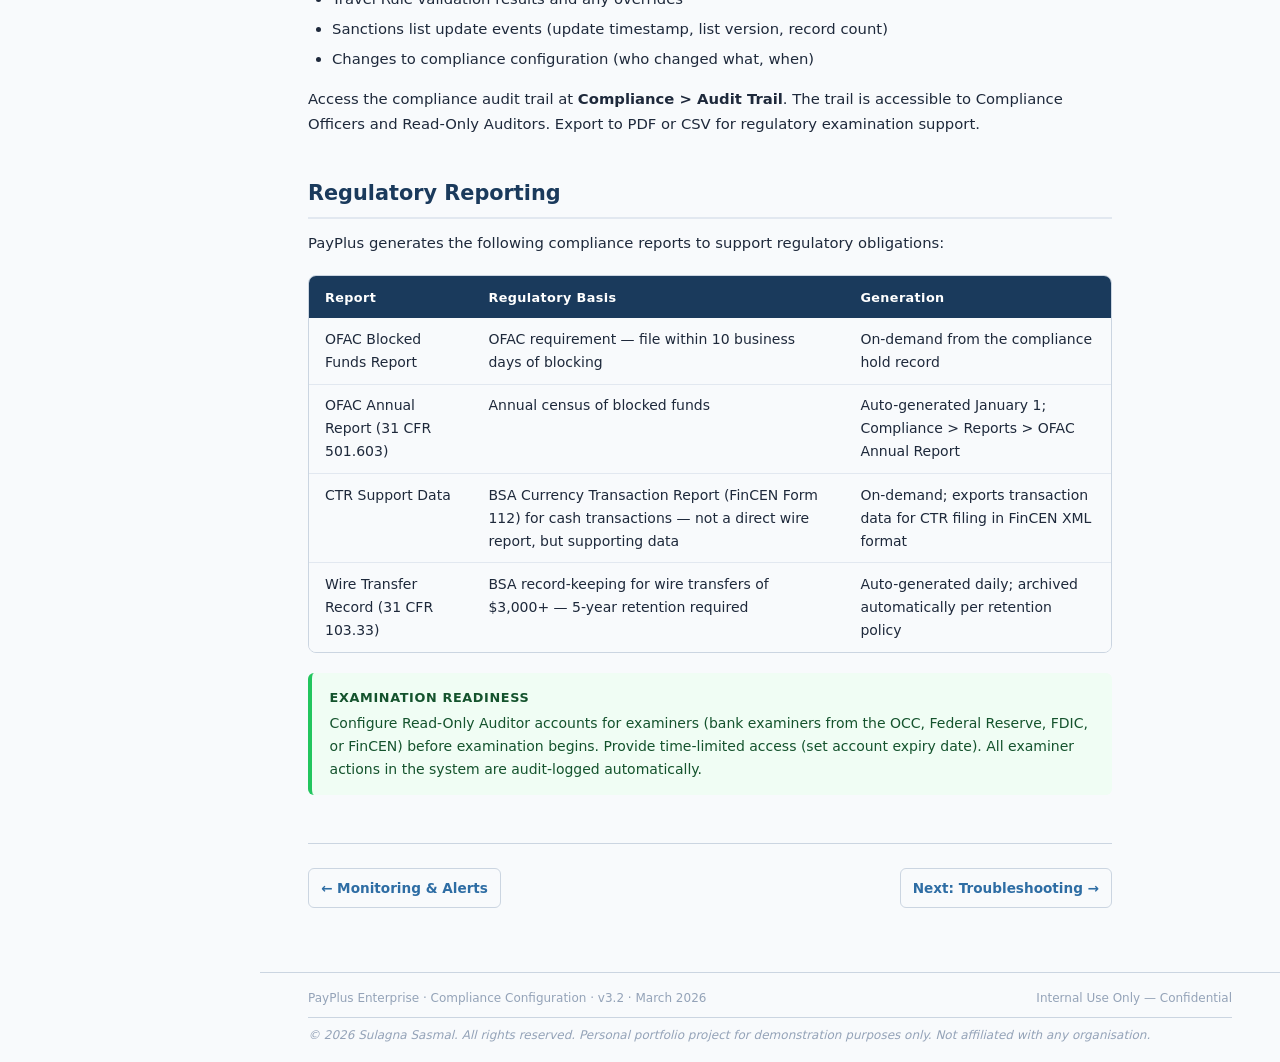
==== commit 98d20453: "feat: add copyright footer -- 2026 Sulagna Sasmal personal portfolio" ====
--- a/compliance.html
+++ b/compliance.html
@@ -268,6 +268,7 @@
 <footer class="site-footer">
   <span>PayPlus Enterprise · Compliance Configuration · v3.2 · March 2026</span>
   <span>Internal Use Only — Confidential</span>
+  <span class="copyright">&copy; 2026 Sulagna Sasmal. All rights reserved. Personal portfolio project for demonstration purposes only. Not affiliated with any organisation.</span>
 </footer>
 
 </body>
--- a/assets/style.css
+++ b/assets/style.css
@@ -156,7 +156,8 @@
 .section-card-desc  { font-size: 0.8rem; color: var(--text-secondary); line-height: 1.5; }
 
 /* ── FOOTER ── */
-.site-footer { margin-left: var(--nav-width); padding: 1rem 3rem; font-size: 0.75rem; color: var(--text-muted); border-top: 1px solid var(--border); display: flex; justify-content: space-between; }
+.site-footer { margin-left: var(--nav-width); padding: 1rem 3rem; font-size: 0.75rem; color: var(--text-muted); border-top: 1px solid var(--border); display: flex; flex-wrap: wrap; justify-content: space-between; gap: 0.25rem; }
+.site-footer .copyright { width: 100%; border-top: 1px solid var(--border); padding-top: 0.5rem; margin-top: 0.25rem; font-style: italic; }
 
 /* ── RESPONSIVE ── */
 @media (max-width: 900px) {
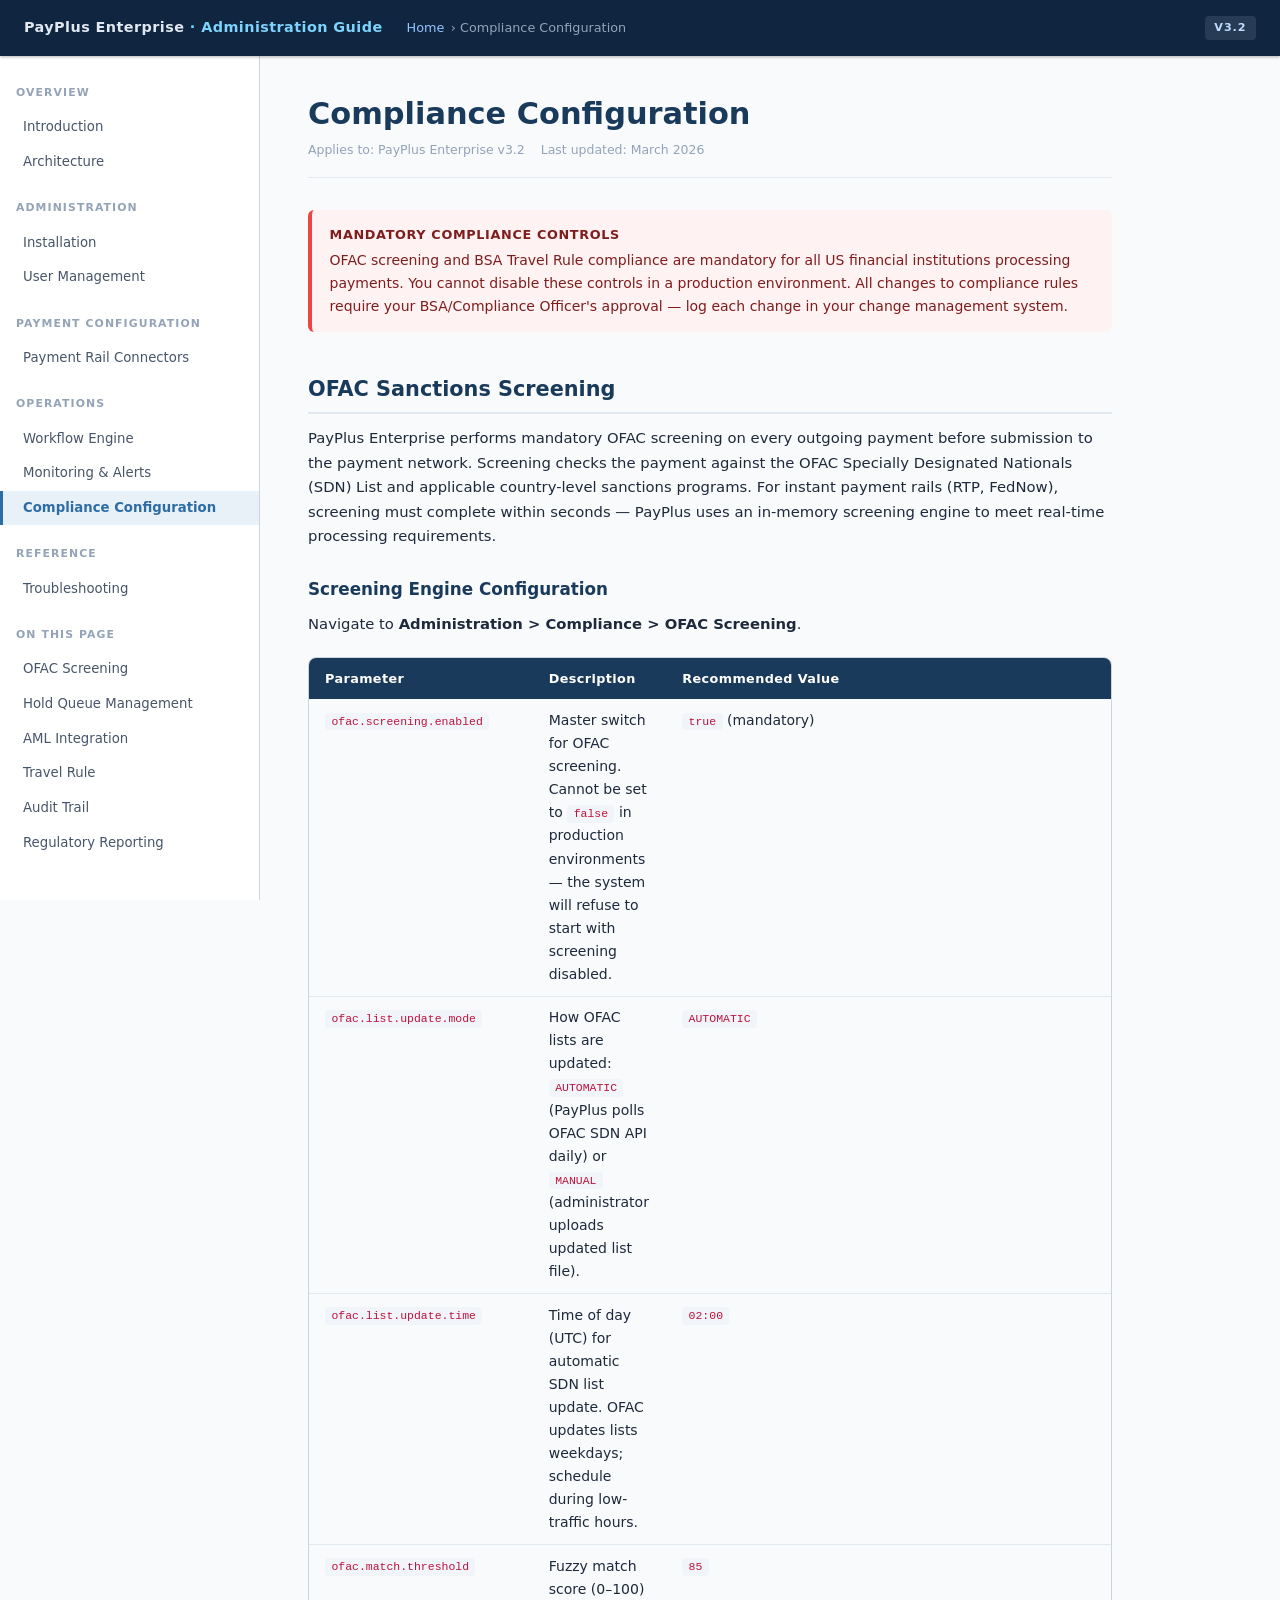
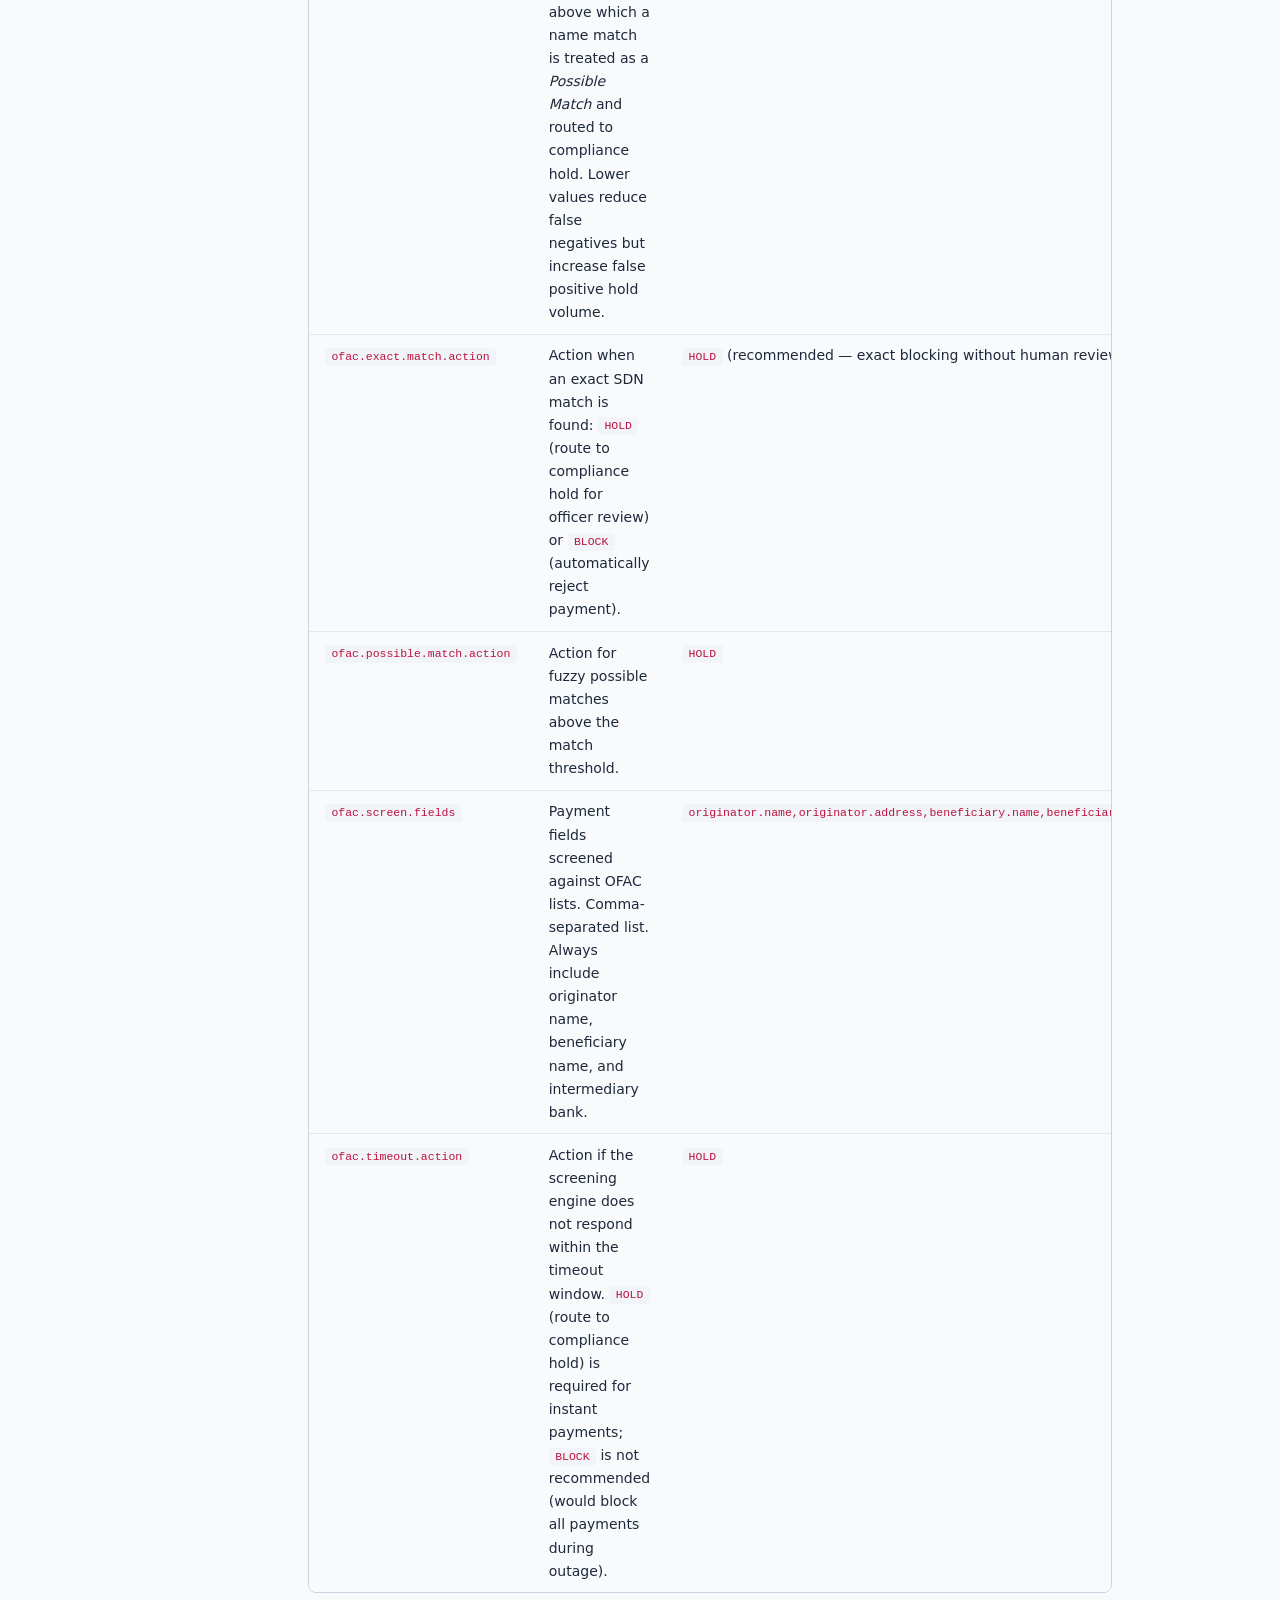
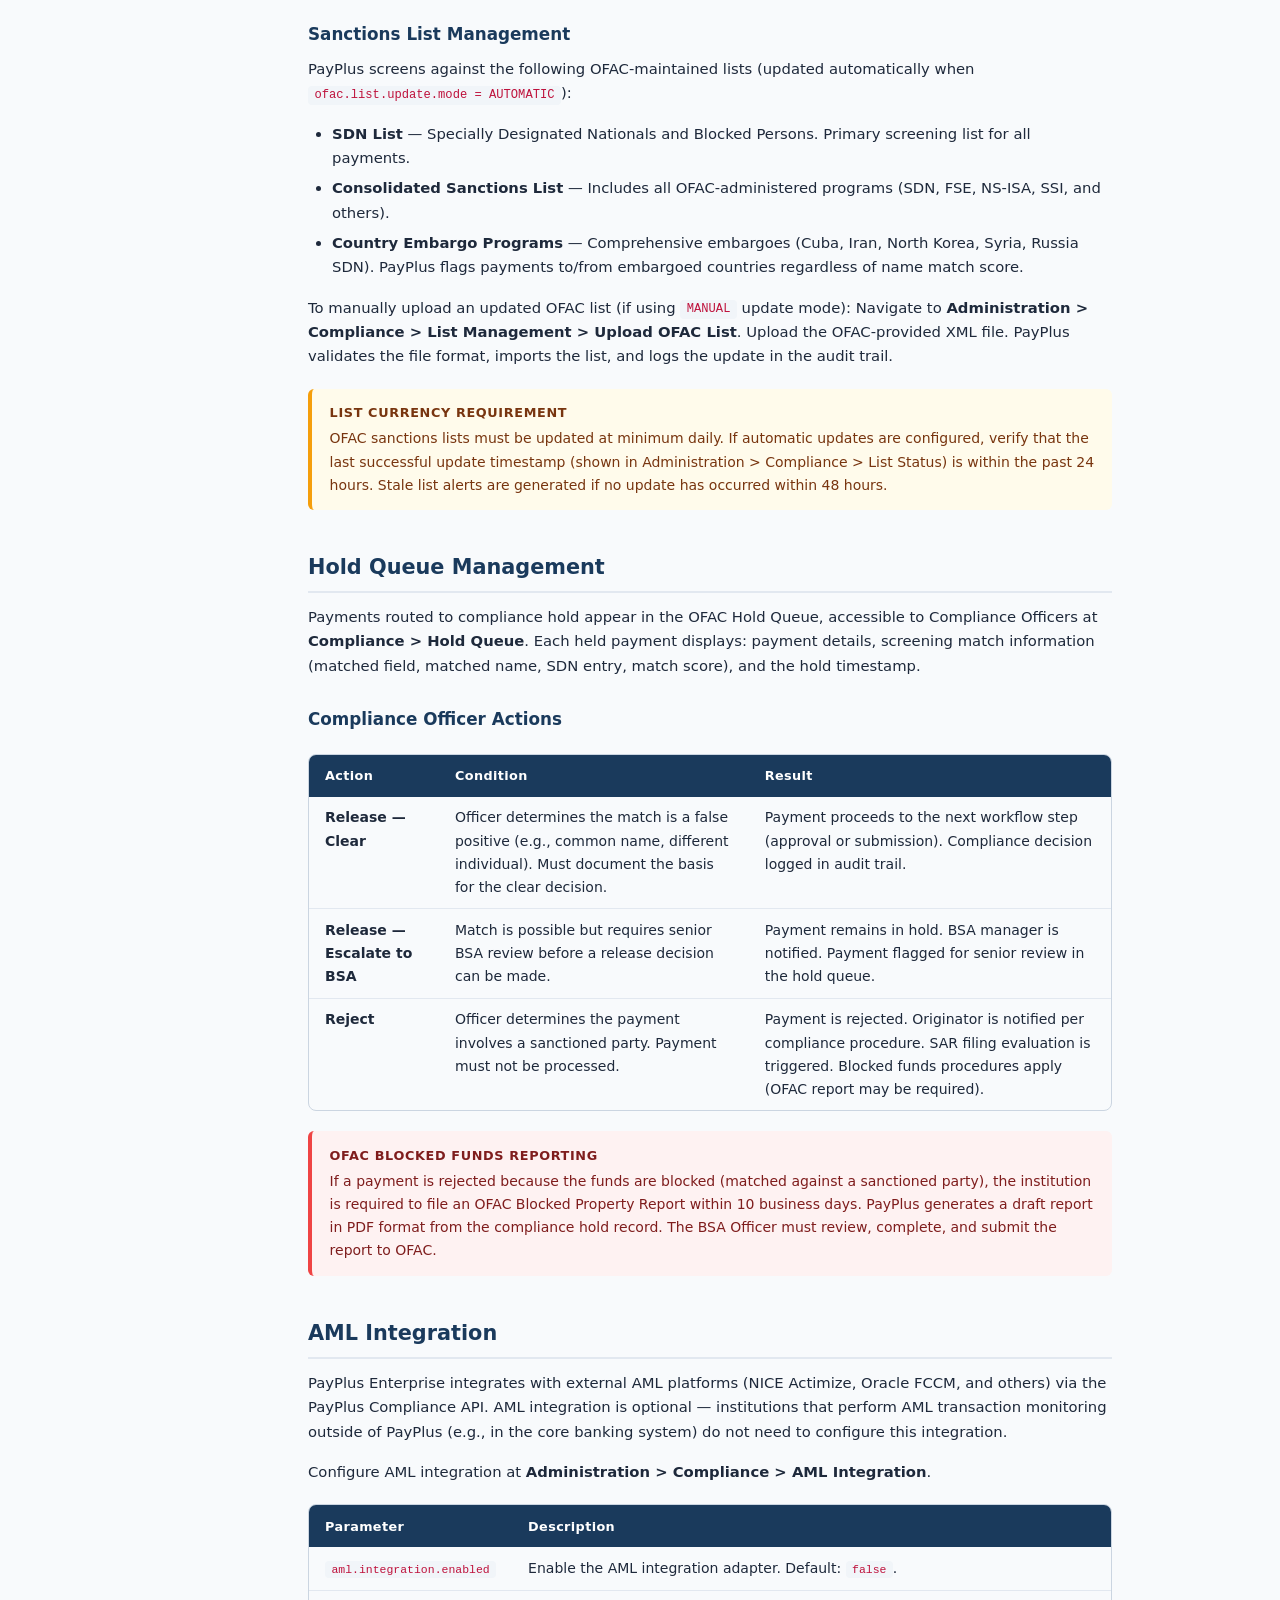
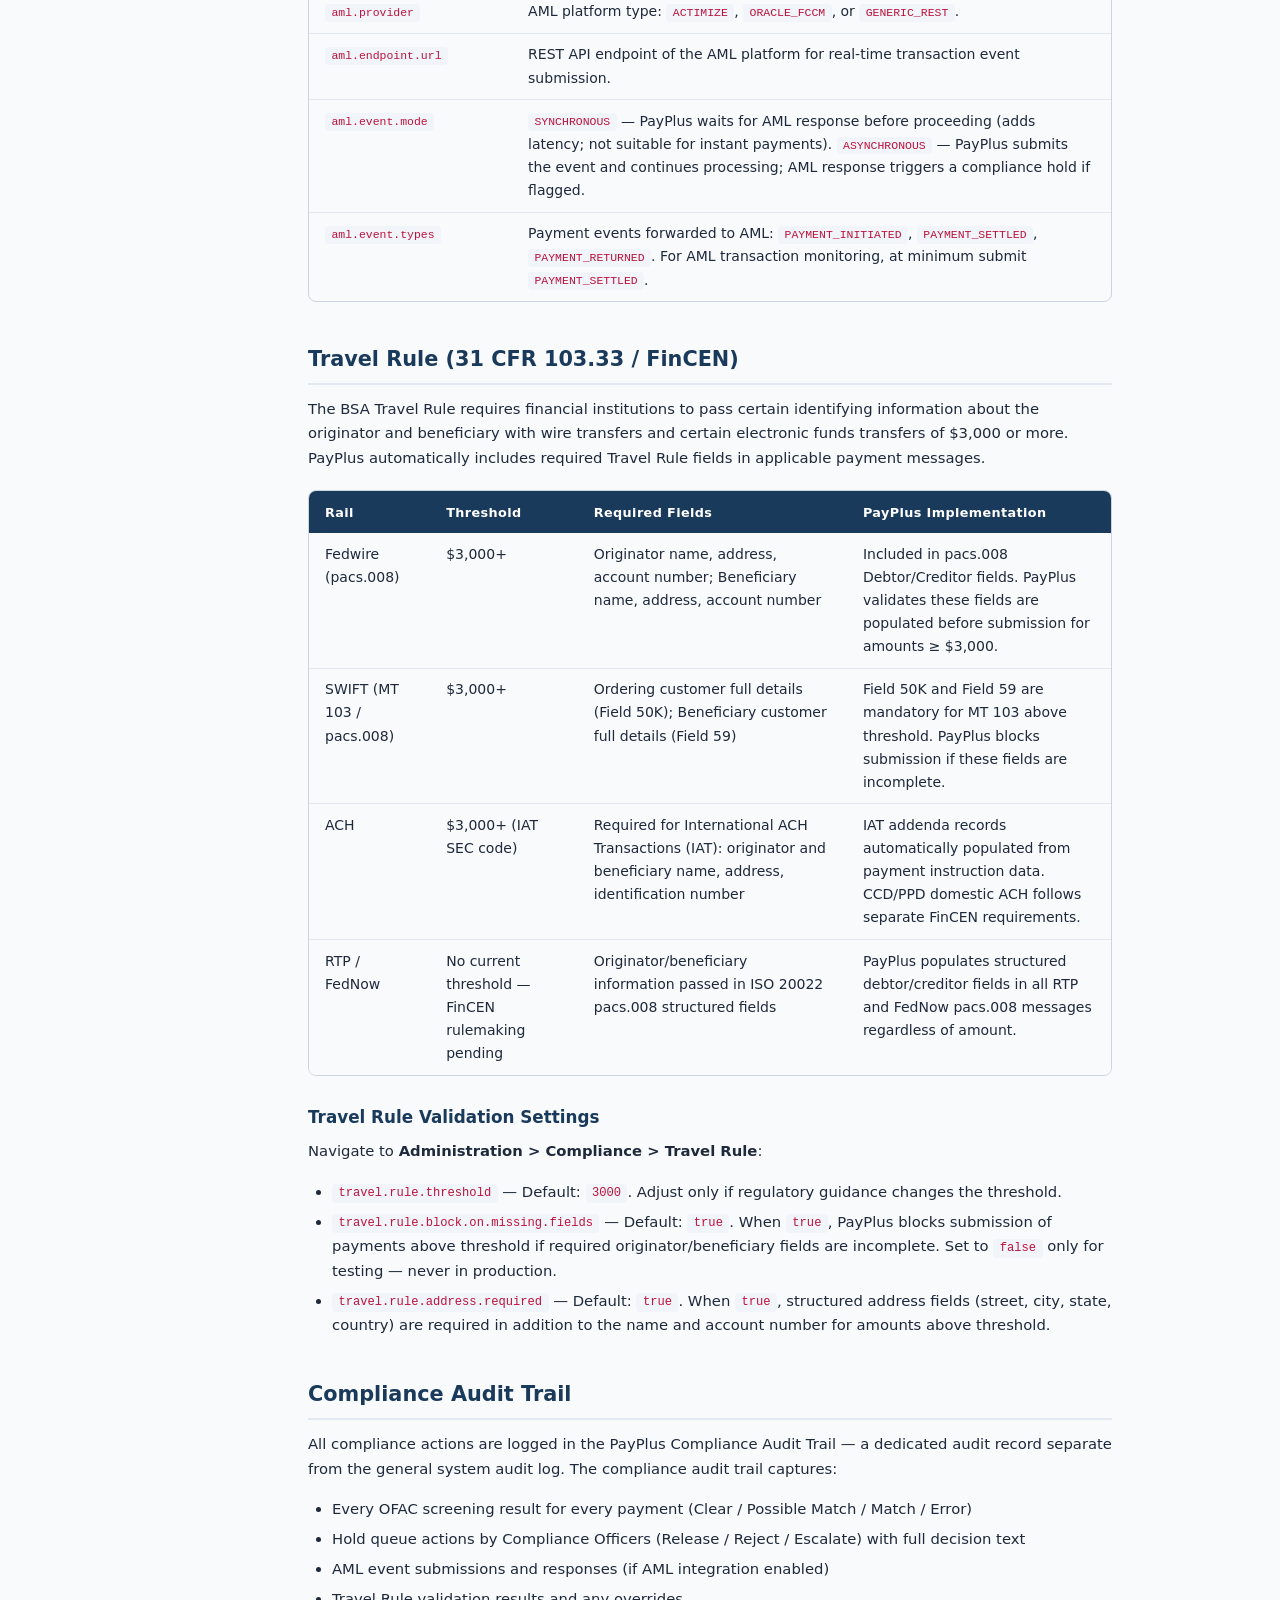
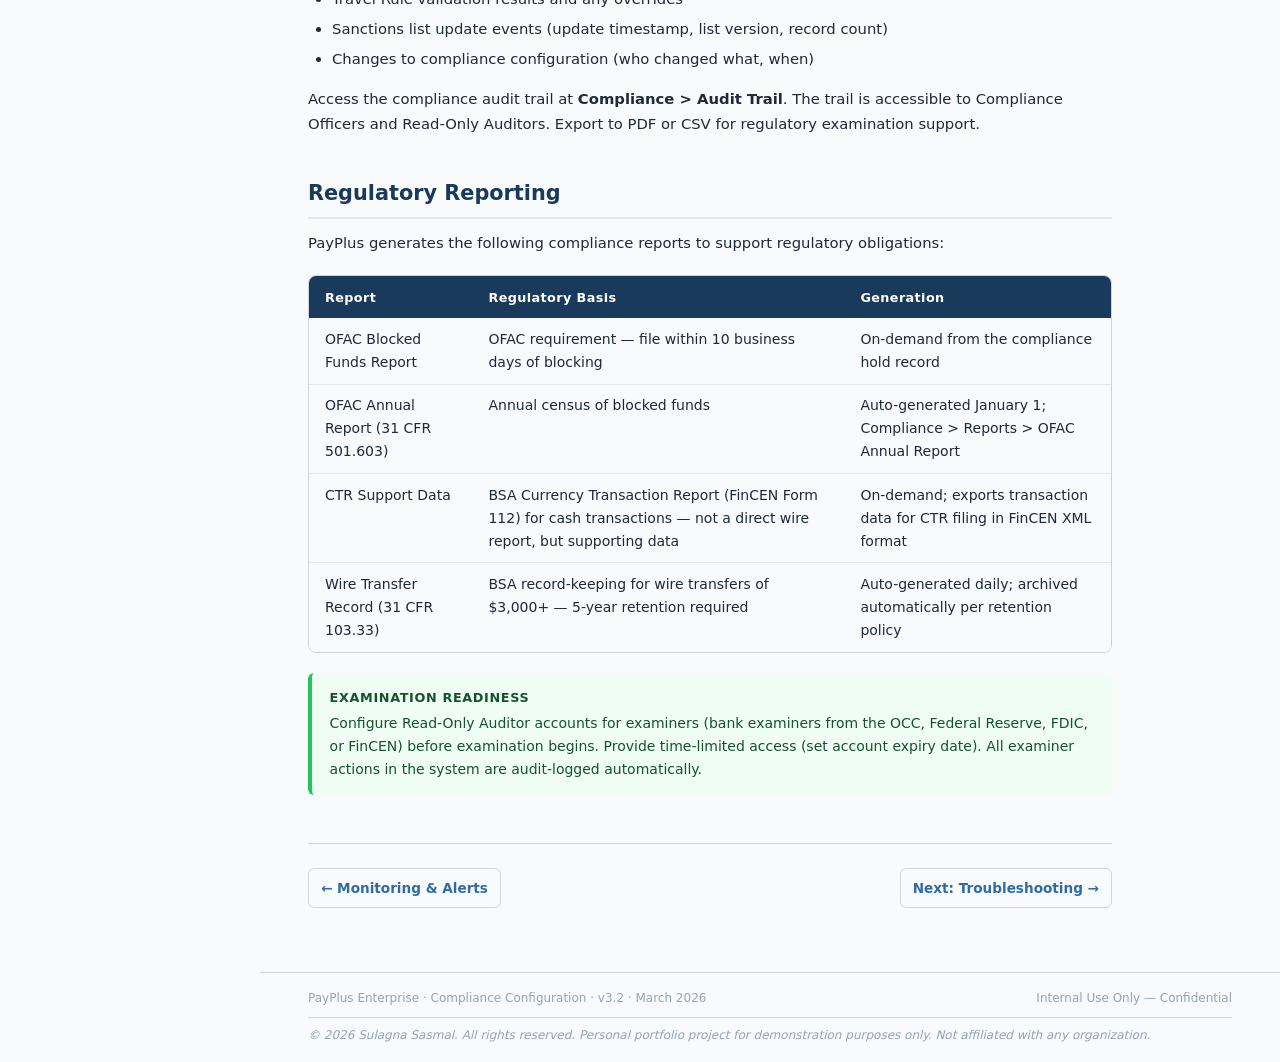
==== commit 9fbebf25: "Add favicon (⚙️) to all pages, fix British spelling (organisation → organization)" ====
--- a/compliance.html
+++ b/compliance.html
@@ -5,6 +5,7 @@
 <meta name="viewport" content="width=device-width, initial-scale=1.0">
 <title>Compliance Configuration — PayPlus Enterprise Administration Guide</title>
 <link rel="stylesheet" href="assets/style.css">
+<link rel="icon" href="data:image/svg+xml,<svg xmlns='http://www.w3.org/2000/svg' viewBox='0 0 100 100'><text y='.9em' font-size='90'>⚙️</text></svg>">
 </head>
 <body>
 
@@ -268,7 +269,7 @@
 <footer class="site-footer">
   <span>PayPlus Enterprise · Compliance Configuration · v3.2 · March 2026</span>
   <span>Internal Use Only — Confidential</span>
-  <span class="copyright">&copy; 2026 Sulagna Sasmal. All rights reserved. Personal portfolio project for demonstration purposes only. Not affiliated with any organisation.</span>
+  <span class="copyright">&copy; 2026 Sulagna Sasmal. All rights reserved. Personal portfolio project for demonstration purposes only. Not affiliated with any organization.</span>
 </footer>
 
 </body>
